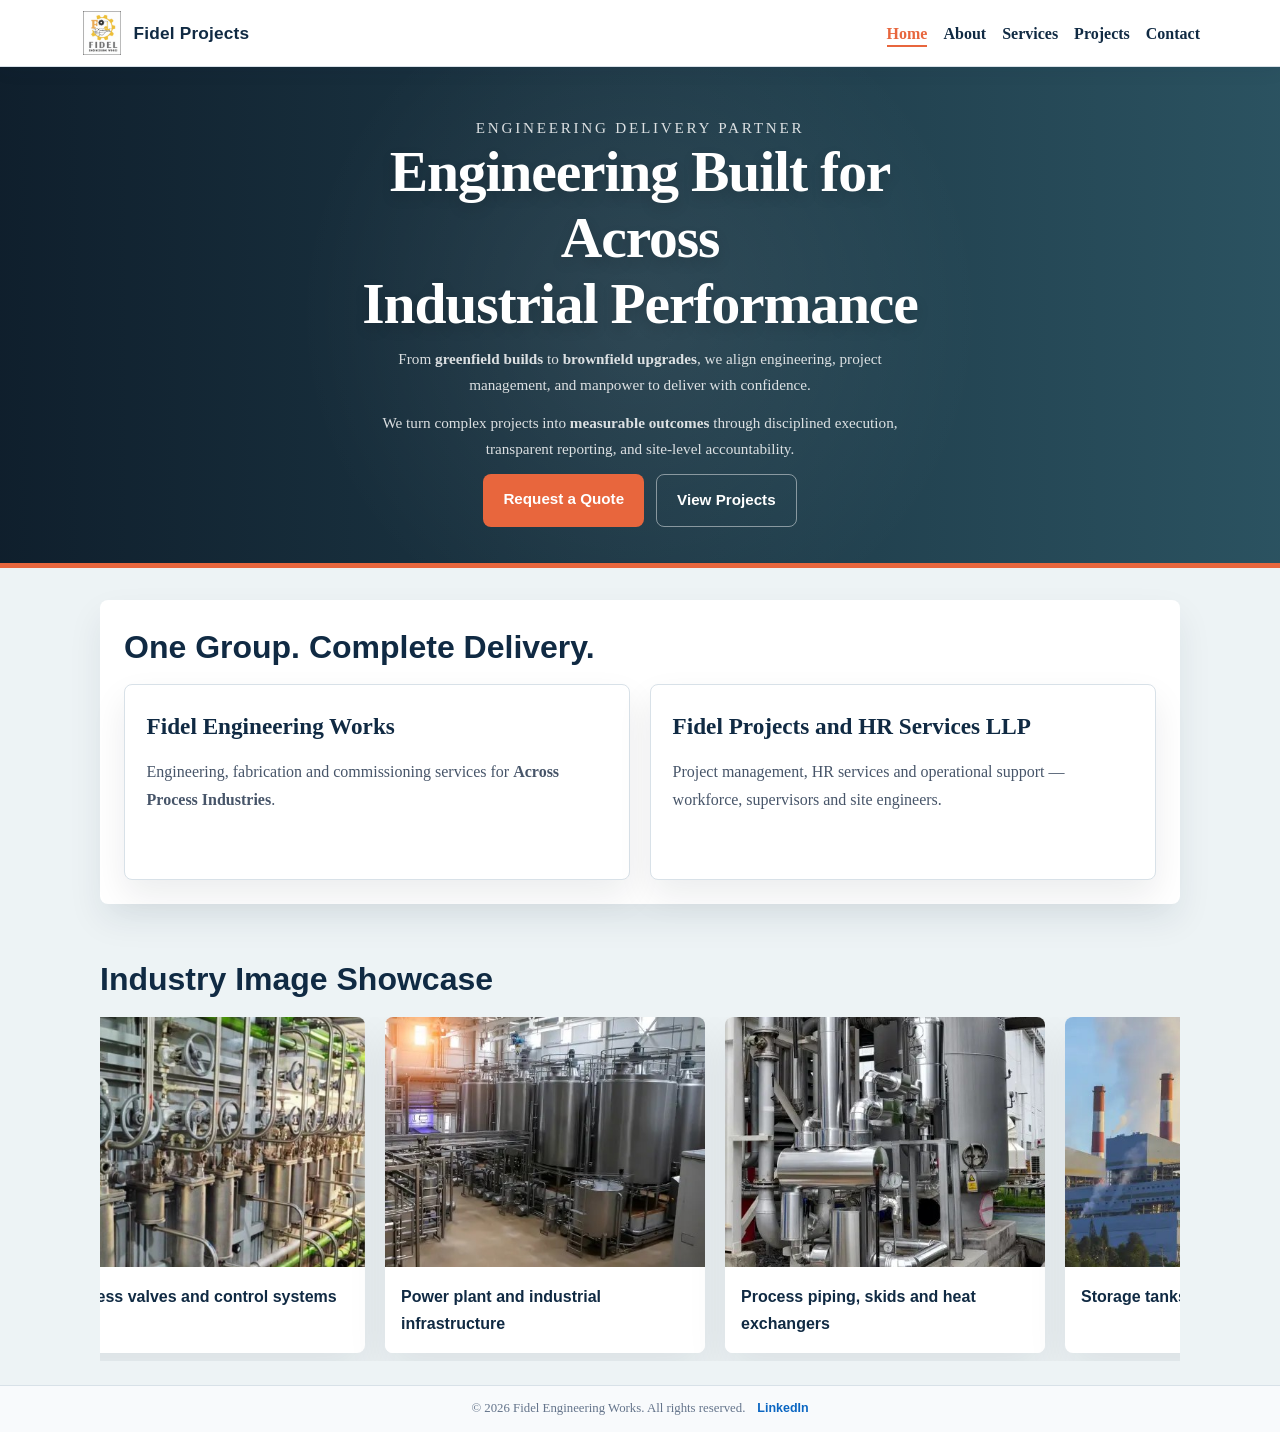
==== index.html @ cd881d47 "Initial commit: FidelWebsite project" ====
<!DOCTYPE html>
<html lang="en">
<head>
  <meta charset="UTF-8">
  <title>Fidel Projects</title>
  <meta name="viewport" content="width=device-width, initial-scale=1.0">
  <meta name="description" content="Fidel Projects delivers engineering, fabrication, project management and workforce support for process industries.">
  <link rel="canonical" href="https://fidel-projects.com/">
  <link rel="icon" type="image/png" href="assets/Logo.png">
  <link rel="stylesheet" href="style.css">
</head>
<body>
  <header class="site-header">
    <nav class="site-nav" aria-label="Primary navigation">
      <a class="logo" href="index.html#home">
        <img src="assets/Logo.png" alt="Fidel logo" class="logo-image">
        <span class="logo-name">Fidel Projects</span>
      </a>
      <ul class="nav-links">
        <li><a href="index.html#home">Home</a></li>
        <li><a href="about.html#about">About</a></li>
        <li><a href="services.html#services">Services</a></li>
        <li><a href="projects.html#projects">Projects</a></li>
        <li><a href="contact.html#contact">Contact</a></li>
      </ul>
    </nav>
  </header>

  <main>
    <section class="hero">
      <div class="hero-copy">
        <a id="home" class="scroll-anchor" aria-hidden="true"></a>
        <p class="eyebrow">Engineering delivery partner</p>
        <h1>
          <span>Engineering Built for</span>
          <span>Across</span>
          <span>Industrial Performance</span>
        </h1>
        <p>From <strong>greenfield builds</strong> to <strong>brownfield upgrades</strong>, we align engineering, project management, and manpower to deliver with confidence.</p>
        <p>We turn complex projects into <strong>measurable outcomes</strong> through disciplined execution, transparent reporting, and site-level accountability.</p>
        <p class="hero-cta">
          <a class="btn btn-primary" href="contact.html#contact">Request a Quote</a>
          <a class="btn btn-secondary" href="projects.html#projects">View Projects</a>
        </p>
      </div>
    </section>

    <section class="section brands">
      <div class="section-inner">
        <a id="brands" class="scroll-anchor" aria-hidden="true"></a>
        <h2>One Group. Complete Delivery.</h2>
        <div class="brand-highlight">
          <div class="brand-card">
            <h3>Fidel Engineering Works</h3>
            <p class="brand-intro">Engineering, fabrication and commissioning services for <strong>Across Process Industries</strong>.</p>
            <div class="brand-info">
              <p>see how we deliver faster turnarounds, tighter quality control, and turnkey site execution for heavy industry.</p>
            </div>
          </div>
          <div class="brand-card">
            <h3>Fidel Projects and HR Services LLP</h3>
            <p class="brand-intro">Project management, HR services and operational support — workforce, supervisors and site engineers.</p>
            <div class="brand-info">
              <p> discover how we deploy skilled teams and field leadership to keep projects moving and production on schedule.</p>
            </div>
          </div>
        </div>
      </div>
    </section>

    <section class="section industry">
      <div class="section-inner">
        <a id="industry" class="scroll-anchor" aria-hidden="true"></a>
        <h2>Industry Image Showcase</h2>
        <div class="industry-carousel-wrapper">
          <div class="industry-carousel" tabindex="0" aria-label="Industry image scroller">
              <article class="industry-card">
                  <img src="assets/industry-1.jpeg" alt="Process valves and control systems" />
                <div class="industry-caption">Process valves and control systems</div>
              </article>
              <article class="industry-card">
                <img src="assets/industry-2.jpeg" alt="Power plant and industrial chimneys" />
                <div class="industry-caption">Power plant and industrial infrastructure</div>
              </article>
              <article class="industry-card">
                <img src="assets/industry-3.jpeg" alt="Stainless steel process piping and skids" />
                <div class="industry-caption">Process piping, skids and heat exchangers</div>
              </article>
              <article class="industry-card">
                <img src="assets/industry-4.jpeg" alt="Large stainless storage tanks" />
                <div class="industry-caption">Storage tanks and plant interiors</div>
              </article>
            </div>
        </div>
      </div>
    </section>

    <!-- About and Services (kept commented for now) -->
    <section id="about" class="section about" aria-hidden="true" hidden>
      <div class="section-inner">
        <h2>Introduction</h2>
        <p>Fidel Engineering Works delivers complete industrial solutions for dairy, ethanol, sugar and pharmaceutical plants. Our team combines engineering design, fabrication, installation and commissioning in one trusted partner.</p>
        <div class="team-grid">
          <article class="team-member">
            <img src="assets/GirishKadam.jpeg" alt="Girish Kadam" class="team-photo">
            <h3>Girish Kadam</h3>
            <p>Managing Partner</p>
          </article>
          <article class="team-member">
            <img src="assets/Logo.png" alt="Ziya Ulhaq profile placeholder" class="team-photo">
            <h3>Ziya Ulhaq</h3>
            <p>Operations Lead</p>
          </article>
        </div>

        <div class="clients-grid">
          <img src="assets/Logo.png" alt="Client logo placeholder" class="client-logo">
          <img src="assets/Logo.png" alt="Client logo placeholder" class="client-logo">
          <img src="assets/Logo.png" alt="Client logo placeholder" class="client-logo">
          <img src="assets/Logo.png" alt="Client logo placeholder" class="client-logo">
        </div>
      </div>
    </section>

    <section id="services" class="section services" aria-hidden="true" hidden>
      <div class="section-inner">
        <h2>Our Services</h2>
        <div class="service-list">
          <article class="service">
            <img class="service-icon" src="assets/icon-fabrication.svg" alt="Fabrication icon">
            <h3>Fabrication & Installation</h3>
            <p>Precise fabrication of tanks, piping and process systems with reliable installation support.</p>
          </article>
          <article class="service">
            <img class="service-icon" src="assets/icon-project.svg" alt="Project icon">
            <h3>Turnkey Projects</h3>
            <p>End-to-end project execution from engineering to commissioning.</p>
          </article>
          <article class="service">
            <img class="service-icon" src="assets/icon-consulting.svg" alt="Consulting icon">
            <h3>Technical Consulting</h3>
            <p>Process consulting, plant layout advice, and operational performance planning.</p>
          </article>
        </div>
      </div>
    </section>

    <section class="section projects" aria-hidden="true" hidden>
      <div class="section-inner">
        <a id="projects" class="scroll-anchor" aria-hidden="true"></a>
        <h2>Featured Projects</h2>
        <div class="project-cards">
          <article class="project-card">
            <h3>Dairy Plant Upgrade</h3>
            <p>Upgraded processing systems for improved capacity and hygiene control.</p>
          </article>
          <article class="project-card">
            <h3>Ethanol Distillation Line</h3>
            <p>Delivered a complete distillation package with automated controls and robust safety systems.</p>
          </article>
          <article class="project-card">
            <h3>Pharma Process Facility</h3>
            <p>Designed and installed clean process piping for a pharmaceutical production line.</p>
          </article>
        </div>
      </div>
    </section>

  </main>

  <footer class="site-footer">
    <p>© 2026 Fidel Engineering Works. All rights reserved.</p>
    <a class="footer-linkedin" href="https://www.linkedin.com/company/fidel-engineering-works/" target="_blank" rel="noopener noreferrer">LinkedIn</a>
  </footer>

  <script src="script.js"></script>
</body>
</html>
---- style.css ----
:root {
  --header-offset: 100px;
}

* {
  box-sizing: border-box;
}

html {
  scroll-padding-top: calc(var(--header-offset) + 1px);
}

body {
  margin: 0;
  padding-top: var(--header-offset);
  min-height: 100vh;
  font-family: Inter, system-ui, -apple-system, BlinkMacSystemFont, "Segoe UI", sans-serif;
  background: #f1f5f9;
  color: #102a43;
  line-height: 1.7;
  display: flex;
  flex-direction: column;
}

a {
  color: #ff7f50;
  text-decoration: none;
  transition: color 0.2s ease;
}

a:hover,
a:focus {
  text-decoration: underline;
}

.site-header {
  background: #ffffff;
  border-bottom: 1px solid #e2e8f0;
  position: fixed;
  top: 0;
  left: 0;
  width: 100%;
  z-index: 10;
}

.site-nav {
  max-width: 1160px;
  margin: 0 auto;
  padding: 1rem 1.5rem;
  display: flex;
  align-items: center;
  justify-content: space-between;
  gap: 1rem;
}

main {
  position: relative;
  z-index: 1;
  flex: 1;
}

.logo {
  display: inline-flex;
  align-items: center;
  gap: 0.6rem;
  font-weight: 700;
  letter-spacing: 0;
  text-transform: none;
  color: #102a43;
}

.logo-name {
  display: flex;
  flex-direction: column;
  color: #102a43;
  font-family: "Trebuchet MS", sans-serif;
  font-size: 1.15rem;
  font-weight: 800;
  line-height: 1.1;
  letter-spacing: 0.01em;
}

.logo-text {
  display: flex;
  flex-direction: column;
  line-height: 1.1;
}

.logo-text span {
  font-size: 1.15rem;
}

.logo-text small {
  font-size: 0.8rem;
  font-weight: 500;
  letter-spacing: 0.05em;
  text-transform: none;
  color: #64748b;
}

.logo-image {
  width: 48px;
  height: 48px;
  object-fit: contain;
  border: 0;
  border-radius: 0;
  padding: 0;
  background: #ffffff;
}

.nav-links {
  list-style: none;
  display: flex;
  gap: 1.25rem;
  margin: 0;
  padding: 0;
}

.nav-links a {
  color: #102a43;
  font-weight: 600;
  transition: color 0.2s ease, border-bottom-color 0.2s ease;
}

.nav-links a:hover,
.nav-links a:focus,
.nav-links a.active {
  color: #ff7f50;
}

.nav-links a.active {
  border-bottom: 2px solid #ff7f50;
  padding-bottom: 0.2rem;
}

.hero {
  background: linear-gradient(135deg, #16284b 0%, #1f365c 42%, #27486c 100%);
  color: #ffffff;
  padding: 2.25rem 1.5rem 1.75rem;
  min-height: 30vh;
  text-align: center;
  position: relative;
  overflow: hidden;
}

.hero::after {
  content: '';
  position: absolute;
  left: 50%;
  top: 50%;
  width: 100%;
  height: 100%;
  transform: translate(-50%, -50%);
  background: radial-gradient(circle at center, rgba(255,255,255,0.08), transparent 50%);
  pointer-events: none;
}

.hero-copy {
  max-width: 700px;
  margin: 0 auto;
  position: relative;
  z-index: 1;
}

.hero-cta {
  margin-top: 1rem;
  display: flex;
  gap: 0.75rem;
  justify-content: center;
}

.btn {
  display: inline-block;
  padding: 0.75rem 1.25rem;
  border-radius: 999px;
  font-weight: 700;
  text-decoration: none;
}
.btn-primary {
  background: #ff7f50;
  color: #fff;
}
.btn-secondary {
  background: rgba(255,255,255,0.08);
  color: #fff;
  border: 1px solid rgba(255,255,255,0.12);
}

.eyebrow {
  text-transform: uppercase;
  letter-spacing: 0.18em;
  font-size: 0.76rem;
  color: #b6c8e2;
  margin-bottom: 0.75rem;
}

.hero h1 {
  margin: 0 auto;
  font-size: clamp(1.85rem, 3.8vw, 2.4rem);
  line-height: 1.14;
  letter-spacing: -0.02em;
  text-shadow: 0 6px 14px rgba(0, 0, 0, 0.14);
  font-weight: 800;
  display: inline-flex;
  flex-direction: column;
  text-align: center;
}

.hero h1 span {
  display: block;
  margin-bottom: 0.3rem;
}

.hero h1 span:first-child {
  white-space: nowrap;
}

@media (max-width: 720px) {
  .hero h1 span:first-child {
    white-space: normal;
  }
}

.hero h1 span:last-child {
  margin-bottom: 0;
}

.hero p {
  max-width: 560px;
  margin: 0.75rem auto 0;
  font-size: 0.95rem;
  color: rgba(255,255,255,0.92);
  line-height: 1.72;
}

.brand-line {
  max-width: 700px;
  margin: 1rem auto 0;
  color: #e2e8f0;
  font-size: 0.95rem;
}


.section {
  padding: 2rem 1.25rem;
  scroll-margin-top: var(--header-offset);
}

.section h2 {
  scroll-margin-top: calc(var(--header-offset) - 8px);
  margin-bottom: 0.5rem;
}


/* Explicit invisible anchor element used before headings as a reliable fragment target */
.scroll-anchor {
  display: block;
  height: var(--header-offset);
  margin-top: calc(-1 * var(--header-offset));
  visibility: hidden;
  pointer-events: none;
}
.section-inner {
  max-width: 1080px;
  margin: 0 auto;
}

/* Ensure section content is positioned below the fixed header */
.section-inner {
  padding-top: calc(var(--header-offset) - 8px);
}

.section h2 {
  font-size: 2rem;
  margin-bottom: 0.85rem;
  color: #102a43;
}

.brands {
  background: transparent;
  margin-top: 0.5rem;
  padding-top: 1rem;
  position: relative;
  z-index: 1;
}

.brand-highlight {
  display: grid;
  grid-template-columns: repeat(2, minmax(300px, 1fr));
  gap: 1.25rem;
  margin-top: 0;
}

.brands .section-inner {
  background: #ffffff;
  border-radius: 24px;
  padding: 1.25rem 1.5rem 1.5rem;
  box-shadow: 0 20px 40px rgba(15, 23, 42, 0.08);
}

@media (max-width: 820px) {
  .brands {
    margin-top: 0;
    padding-top: 1.75rem;
  }

  .brands .section-inner {
    padding: 1.5rem 1.25rem 1rem;
  }

  .brand-highlight {
    display: flex;
    overflow-x: auto;
    gap: 1rem;
    padding-bottom: 0.5rem;
    scroll-snap-type: x mandatory;
    -webkit-overflow-scrolling: touch;
  }

  .brand-highlight::-webkit-scrollbar {
    display: none;
  }

  .brand-card {
    min-width: 300px;
    flex: 0 0 auto;
    scroll-snap-align: start;
  }
}

.brands::before {
  content: '';
  position: absolute;
  top: 0;
  left: 0;
  width: 100%;
  height: 2rem;
  background: transparent;
}

.industry-carousel-wrapper {
  overflow: hidden;
  position: relative;
}

.industry-carousel {
  display: flex;
  gap: 1rem;
  overflow-x: scroll;
  flex-wrap: nowrap;
  width: 100%;
  padding-bottom: 0.5rem;
  scroll-snap-type: none;
  -webkit-overflow-scrolling: touch;
  scrollbar-width: none;
  -ms-overflow-style: none;
}

.industry-carousel:focus-visible {
  outline: 2px solid #e8663d;
  outline-offset: 4px;
}

.industry-carousel::-webkit-scrollbar {
  display: none;
}

.industry-card {
  background: #ffffff;
  border-radius: 22px;
  overflow: hidden;
  box-shadow: 0 18px 40px rgba(15, 23, 42, 0.08);
  min-width: 320px;
  flex: 0 0 320px;
  scroll-snap-align: start;
}

.industry-card img {
  display: block;
  width: 100%;
  height: 240px;
  object-fit: cover;
}

.industry-caption {
  padding: 1rem;
  font-weight: 600;
  color: #102a43;
  background: #f8fafc;
}

@media (max-width: 1100px) {
  .industry-carousel {
    grid-template-columns: repeat(3, minmax(220px, 1fr));
  }
}

@media (max-width: 720px) {
  .industry-carousel {
    grid-template-columns: repeat(1, minmax(0, 1fr));
  }
}

.brand-card {
  background: #ffffff;
  border: 1px solid rgba(226,232,240,0.8);
  border-radius: 22px;
  padding: 1.9rem 1.5rem;
  box-shadow: 0 16px 35px rgba(15, 23, 42, 0.08);
  transition: transform 0.25s ease, box-shadow 0.25s ease, border-color 0.25s ease;
}

.brand-card:hover {
  transform: translateY(-8px);
  box-shadow: 0 28px 55px rgba(15, 23, 42, 0.15);
  border-color: #ff7f50;
}

.brand-card h3 {
  margin: 0 0 0.75rem;
  font-size: 1.45rem;
  color: #102a43;
}

.brand-intro {
  margin: 0 0 1rem;
  color: #64748b;
}

.brand-info {
  margin-top: 0.75rem;
  background: #f8fafc;
  border: 1px solid rgba(226,232,240,0.9);
  border-radius: 16px;
  padding: 1rem 1rem 0.9rem;
  color: #334155;
  opacity: 0;
  max-height: 0;
  overflow: hidden;
  transition: opacity 0.25s ease, max-height 0.25s ease;
}

.brand-card:hover .brand-info,
.brand-card:focus-within .brand-info {
  opacity: 1;
  max-height: 200px;
}

.brand-card p {
  margin: 0;
  color: #475569;
}

.about p,
.contact p {
  max-width: 720px;
  margin: 0 auto;
  color: #475569;
}

.service-list,
.project-cards {
  display: grid;
  grid-template-columns: repeat(3, minmax(220px, 1fr));
  gap: 1.5rem;
  margin-top: 2rem;
}

.service,
.project-card {
  background: #ffffff;
  border-radius: 18px;
  padding: 2rem;
  box-shadow: 0 18px 45px rgba(15, 23, 42, 0.08);
  transition: transform 0.25s ease, box-shadow 0.25s ease;
}

.service:hover,
.project-card:hover {
  transform: translateY(-6px);
  box-shadow: 0 24px 55px rgba(15, 23, 42, 0.12);
}

.detail-trigger {
  cursor: pointer;
}

.detail-trigger:focus-visible {
  outline: 3px solid var(--signal);
  outline-offset: 4px;
}

.detail-modal[hidden] {
  display: none;
}

.detail-modal {
  position: fixed;
  inset: 0;
  z-index: 100;
  display: grid;
  place-items: center;
  padding: 1.25rem;
  background: rgba(8, 24, 38, 0.72);
}

.detail-modal-panel {
  position: relative;
  width: min(900px, 100%);
  max-height: min(620px, calc(100vh - 2.5rem));
  overflow: auto;
  background: var(--paper);
  border-top: 5px solid var(--signal);
  border-radius: 8px;
  box-shadow: 0 24px 70px rgba(8, 24, 38, 0.3);
}

.detail-modal-close {
  position: absolute;
  top: 0.7rem;
  right: 0.7rem;
  z-index: 1;
  width: 2.2rem;
  height: 2.2rem;
  border: 0;
  border-radius: 50%;
  background: rgba(255, 255, 255, 0.92);
  color: var(--ink);
  font-size: 1.6rem;
  line-height: 1;
  cursor: pointer;
}

.detail-modal-content {
  display: grid;
  grid-template-columns: minmax(260px, 42%) 1fr;
  min-height: 360px;
}

.detail-modal-media {
  background: #dfe8ec;
}

.detail-modal-media img {
  display: block;
  width: 100%;
  height: 100%;
  min-height: 360px;
  object-fit: cover;
}

.detail-modal-copy {
  padding: 3.5rem 2.25rem 2.25rem;
}

.detail-modal-label {
  margin: 0 0 0.75rem;
  color: var(--signal);
  font-family: "Trebuchet MS", sans-serif;
  font-size: 0.75rem;
  font-weight: 700;
  letter-spacing: 0.12em;
  text-transform: uppercase;
}

.detail-modal-copy h2 {
  margin: 0 0 1rem;
  color: var(--ink);
  font-family: "Trebuchet MS", sans-serif;
  font-size: clamp(1.45rem, 3vw, 2rem);
}

.detail-modal-sections {
  display: grid;
  gap: 0.45rem;
}

.detail-modal-sections h3 {
  margin: 0.85rem 0 0;
  color: var(--ink);
  font-family: "Trebuchet MS", sans-serif;
  font-size: 0.95rem;
}

.detail-modal-sections h3:first-child {
  margin-top: 0;
}

.detail-modal-sections p {
  margin: 0;
  color: var(--muted-ink);
  line-height: 1.8;
}

.modal-open {
  overflow: hidden;
}

@media (max-width: 640px) {
  .detail-modal-content {
    grid-template-columns: 1fr;
  }

  .detail-modal-media img {
    min-height: 210px;
    max-height: 240px;
  }

  .detail-modal-copy {
    padding: 1.5rem;
  }
}

.service-icon {
  display: block;
  width: 60px;
  height: 60px;
  object-fit: contain;
  margin: 0 auto 1.25rem;
}

.service h3,
.project-card h3 {
  margin: 0 0 0.75rem;
  font-size: 1.2rem;
}

.service p,
.project-card p {
  margin: 0;
  color: #475569;
}

.contact-form {
  margin-top: 2rem;
  display: grid;
  gap: 1rem;
  max-width: 640px;
}

.contact-form label {
  font-weight: 600;
  color: #102a43;
}

.recipient-choice {
  display: grid;
  grid-template-columns: repeat(2, minmax(0, 1fr));
  gap: 0.35rem 0.7rem;
  margin: 0;
  padding: 0;
  border: 0;
}

.recipient-choice legend {
  grid-column: 1 / -1;
  margin-bottom: 0;
  color: #102a43;
  font-weight: 600;
}

.recipient-card {
  display: flex;
  align-items: center;
  gap: 0.25rem;
  padding: 0.1rem 0;
  border: 0;
  border-radius: 0;
  cursor: pointer;
  font-weight: 400;
  min-width: 0;
}

.recipient-card input {
  flex: 0 0 auto;
  margin-top: 0.25rem;
  accent-color: var(--signal);
  width: 1rem;
  height: 1rem;
}

.recipient-card strong {
  color: var(--ink);
  line-height: 1.35;
  font-size: 0.82rem;
  white-space: nowrap;
}

.contact-form input,
.contact-form textarea {
  width: 100%;
  padding: 1rem 1.1rem;
  border: 1px solid #cbd5e1;
  border-radius: 14px;
  font: inherit;
}

.contact-form .recipient-card input {
  width: 1rem;
  height: 1rem;
  flex: 0 0 1rem;
  margin: 0;
  padding: 0;
}

.contact-form button {
  width: max-content;
  padding: 1rem 1.75rem;
  border: none;
  border-radius: 999px;
  background: #102a43;
  color: #ffffff;
  cursor: pointer;
  transition: background 0.2s ease, transform 0.2s ease;
}

.contact-form button:hover,
.contact-form button:focus {
  background: #1e3a8a;
  transform: translateY(-1px);
}

.contact-result {
  min-height: 1.2rem;
  margin: 0;
  color: #16a34a;
  font-weight: 600;
}

/* Contact layout: addresses side-by-side on wide screens, form below them; stacked on small screens */
.contact-grid {
  display: grid;
  grid-template-columns: 1fr;
  gap: 1.5rem;
  align-items: start;
}

.contact-addresses {
  display: grid;
  grid-template-columns: repeat(2, minmax(0, 1fr));
  gap: 1rem;
}

.contact-addresses .company {
  background: #ffffff;
  border-radius: 12px;
  padding: 1.15rem 1.25rem;
  border: 1px solid rgba(203,213,225,0.6);
  box-shadow: 0 8px 20px rgba(15,23,42,0.04);
}

.contact-addresses address {
  font-style: normal;
  color: #475569;
  line-height: 1.45;
}

.contact-form-wrap {
  padding-top: 0.25rem;
}

@media (max-width: 900px) {
  .recipient-choice {
    grid-template-columns: 1fr;
  }

  .contact-addresses {
    grid-template-columns: 1fr;
  }

  .contact-addresses .company {
    padding: 0.9rem 1rem;
  }

  .contact-grid {
    gap: 1rem;
  }
}

.site-footer {
  position: static;
  flex-shrink: 0;
  padding: 0.75rem 1.25rem;
  display: flex;
  align-items: center;
  justify-content: center;
  gap: 0.75rem;
  flex-wrap: wrap;
  text-align: center;
  background: #f8fafc;
  color: #64748b;
  font-size: 0.8rem;
  border-top: 1px solid var(--line);
}

.site-footer p {
  margin: 0;
}

.footer-linkedin {
  display: inline-block;
  margin-top: 0;
  color: #0a66c2;
  font-family: "Trebuchet MS", sans-serif;
  font-size: 0.78rem;
  font-weight: 700;
}

@media (max-width: 900px) {
  .service-list,
  .project-cards,
  .brand-highlight {
    grid-template-columns: 1fr;
  }

  .hero {
    padding: 3rem 1.5rem 1.5rem;
    min-height: auto;
  }

  .hero h1 {
    font-size: clamp(2.2rem, 5.5vw, 2.8rem);
  }

  .brand-card {
    padding: 1.75rem;
  }
}

@media (max-width: 680px) {
  .site-nav {
    flex-direction: column;
    align-items: flex-start;
    gap: 0.75rem;
  }

  .nav-links {
    flex-wrap: wrap;
    gap: 0.9rem;
  }

  .hero {
    min-height: auto;
    padding: 3.25rem 1.25rem 1.5rem;
  }

  .hero-copy {
    max-width: 100%;
    padding: 0 0.25rem;
  }

  .hero h1 {
    font-size: clamp(1.9rem, 5vw, 2.4rem);
    line-height: 1.16;
  }

  .hero p {
    margin: 1rem auto 0;
    font-size: 0.94rem;
    padding: 0 0.5rem;
  }

  .brands {
    padding-top: 1.25rem;
  }

  .brands .section-inner {
    padding: 1.5rem 1.25rem 1.25rem;
  }

  .brand-card {
    padding: 1.75rem 1.5rem;
  }

  .service-list,
  .project-cards {
    grid-template-columns: 1fr;
  }
}

@media (max-width: 520px) {
  .hero {
    padding: 3rem 1rem 1.25rem;
  }

  .hero h1 {
    font-size: 2.15rem;
  }

  .hero p {
    font-size: 0.92rem;
  }

  .site-nav {
    padding: 1rem 1rem;
  }

  .nav-links {
    gap: 0.8rem;
  }
}

/* Team and Clients */
.team-grid {
  display: grid;
  grid-template-columns: repeat(3, minmax(0, 1fr));
  gap: 1rem;
  margin-top: 1rem;
}

.team-member {
  text-align: center;
  background: #ffffff;
  padding: 1rem;
  border-radius: 12px;
  border: 1px solid rgba(203,213,225,0.5);
}

.team-photo {
  width: 84px;
  height: 84px;
  object-fit: cover;
  border-radius: 50%;
  display: block;
  margin: 0 auto 0.75rem;
}

.clients-grid {
  display: grid;
  grid-template-columns: repeat(4, minmax(0, 1fr));
  gap: 1rem;
  align-items: center;
  margin-top: 1.25rem;
}

.client-logo {
  background: #ffffff;
  padding: 0.75rem;
  border-radius: 10px;
  border: 1px solid rgba(203,213,225,0.5);
  width: 100%;
  height: 56px;
  object-fit: contain;
}

@media (max-width: 900px) {
  .team-grid {
    grid-template-columns: repeat(2, minmax(0, 1fr));
  }

  .clients-grid {
    grid-template-columns: repeat(3, minmax(0, 1fr));
  }
}

@media (max-width: 520px) {
  .team-grid {
    grid-template-columns: 1fr;
  }

  .clients-grid {
    grid-template-columns: repeat(2, minmax(0, 1fr));
  }
}

/* International engineering visual system */
:root {
  --ink: #102a43;
  --muted-ink: #526579;
  --signal: #e8663d;
  --line: #d8e1e8;
  --paper: #ffffff;
  --wash: #edf3f5;
}

body {
  font-family: Georgia, "Times New Roman", serif;
  background: var(--wash);
  color: var(--ink);
}

.site-header {
  background: rgba(255, 255, 255, 0.96);
  border-bottom-color: var(--line);
  box-shadow: 0 4px 18px rgba(16, 42, 67, 0.06);
}

.logo,
.nav-links a,
.section h2,
.brand-card h3,
.industry-caption,
.contact-addresses .company h3,
.team-member h3 {
  color: var(--ink);
}

.logo {
  font-family: "Trebuchet MS", sans-serif;
  letter-spacing: 0.06em;
}

.nav-links a.active,
.nav-links a:hover,
.nav-links a:focus {
  color: var(--signal);
}

.nav-links a.active {
  border-bottom-color: var(--signal);
}

.hero {
  background:
    linear-gradient(90deg, rgba(8, 24, 38, 0.97), rgba(16, 60, 76, 0.88)),
    repeating-linear-gradient(135deg, transparent 0 24px, rgba(255, 255, 255, 0.035) 25px 26px);
  padding-top: 3.5rem;
  padding-bottom: 3.5rem;
  border-bottom: 5px solid var(--signal);
}

.hero h1 {
  font-family: Georgia, "Times New Roman", serif;
  font-size: clamp(2.2rem, 4.5vw, 4rem);
  line-height: 1.06;
}

.hero p {
  color: rgba(255, 255, 255, 0.84);
}

.eyebrow {
  color: #f2b39f;
}

.btn {
  border-radius: 8px;
  font-family: "Trebuchet MS", sans-serif;
}

.btn-primary {
  background: var(--signal);
}

.btn-secondary {
  background: transparent;
  border-color: rgba(255, 255, 255, 0.46);
}

.section h2 {
  font-family: "Trebuchet MS", sans-serif;
  font-size: clamp(1.55rem, 2.5vw, 2.15rem);
  letter-spacing: 0;
}

.brands .section-inner,
.brand-card,
.industry-card,
.team-member,
.contact-addresses .company {
  border-radius: 8px;
  border-color: var(--line);
}

.brands .section-inner {
  box-shadow: 0 16px 34px rgba(16, 42, 67, 0.08);
}

.brand-card:hover {
  border-color: var(--signal);
}

.industry-carousel {
  gap: 1.25rem;
}

.industry-card img {
  height: 250px;
}

.industry-caption {
  font-family: "Trebuchet MS", sans-serif;
  background: var(--paper);
}

@media (prefers-reduced-motion: reduce) {
  *,
  *::before,
  *::after {
    scroll-behavior: auto !important;
    transition-duration: 0.01ms !important;
  }
}

/* Compact final layout pass */
.site-nav {
  padding: 0.7rem 1.25rem;
}

.logo-image {
  width: 44px;
  height: 44px;
}

.logo-name {
  font-size: 1.08rem;
}

.nav-links {
  gap: 1rem;
}

.section {
  padding: 1.5rem 1.25rem;
}

.section-inner {
  padding-top: 0;
}

.section h2 {
  margin-top: 0;
  margin-bottom: 0.65rem;
}

.hero {
  padding-top: 2.25rem;
  padding-bottom: 2.25rem;
}

.brand-card,
.service,
.project-card {
  padding: 1.35rem;
}

.service-list,
.project-cards {
  gap: 1rem;
  margin-top: 1rem;
}

.contact-form {
  margin-top: 1rem;
  gap: 0.7rem;
}

.contact-form input,
.contact-form textarea {
  padding: 0.75rem 0.9rem;
}

.contact-form button {
  padding: 0.75rem 1.35rem;
}

@media (max-width: 680px) {
  .site-nav {
    padding: 0.65rem 1rem;
  }

  .section {
    padding: 1.25rem 1rem;
  }

  .hero {
    padding-top: 1.75rem;
    padding-bottom: 1.75rem;
  }
}
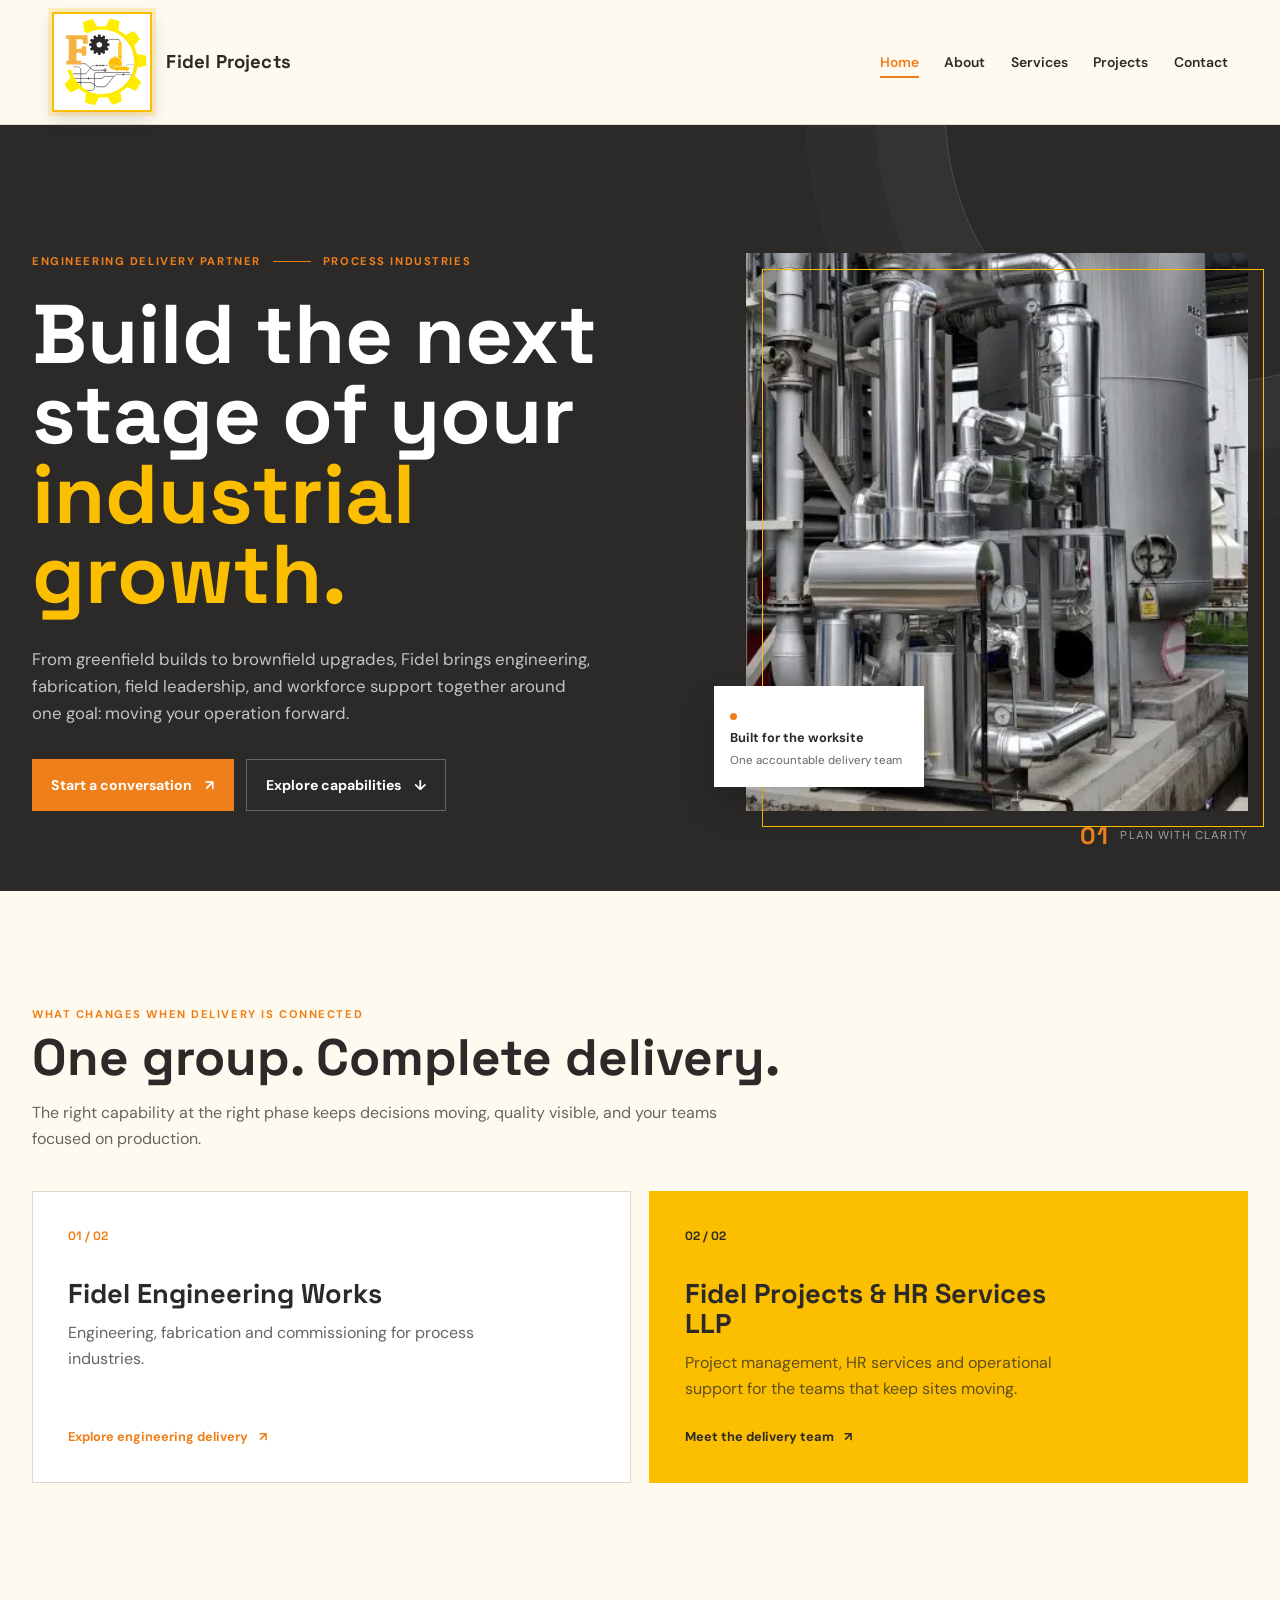
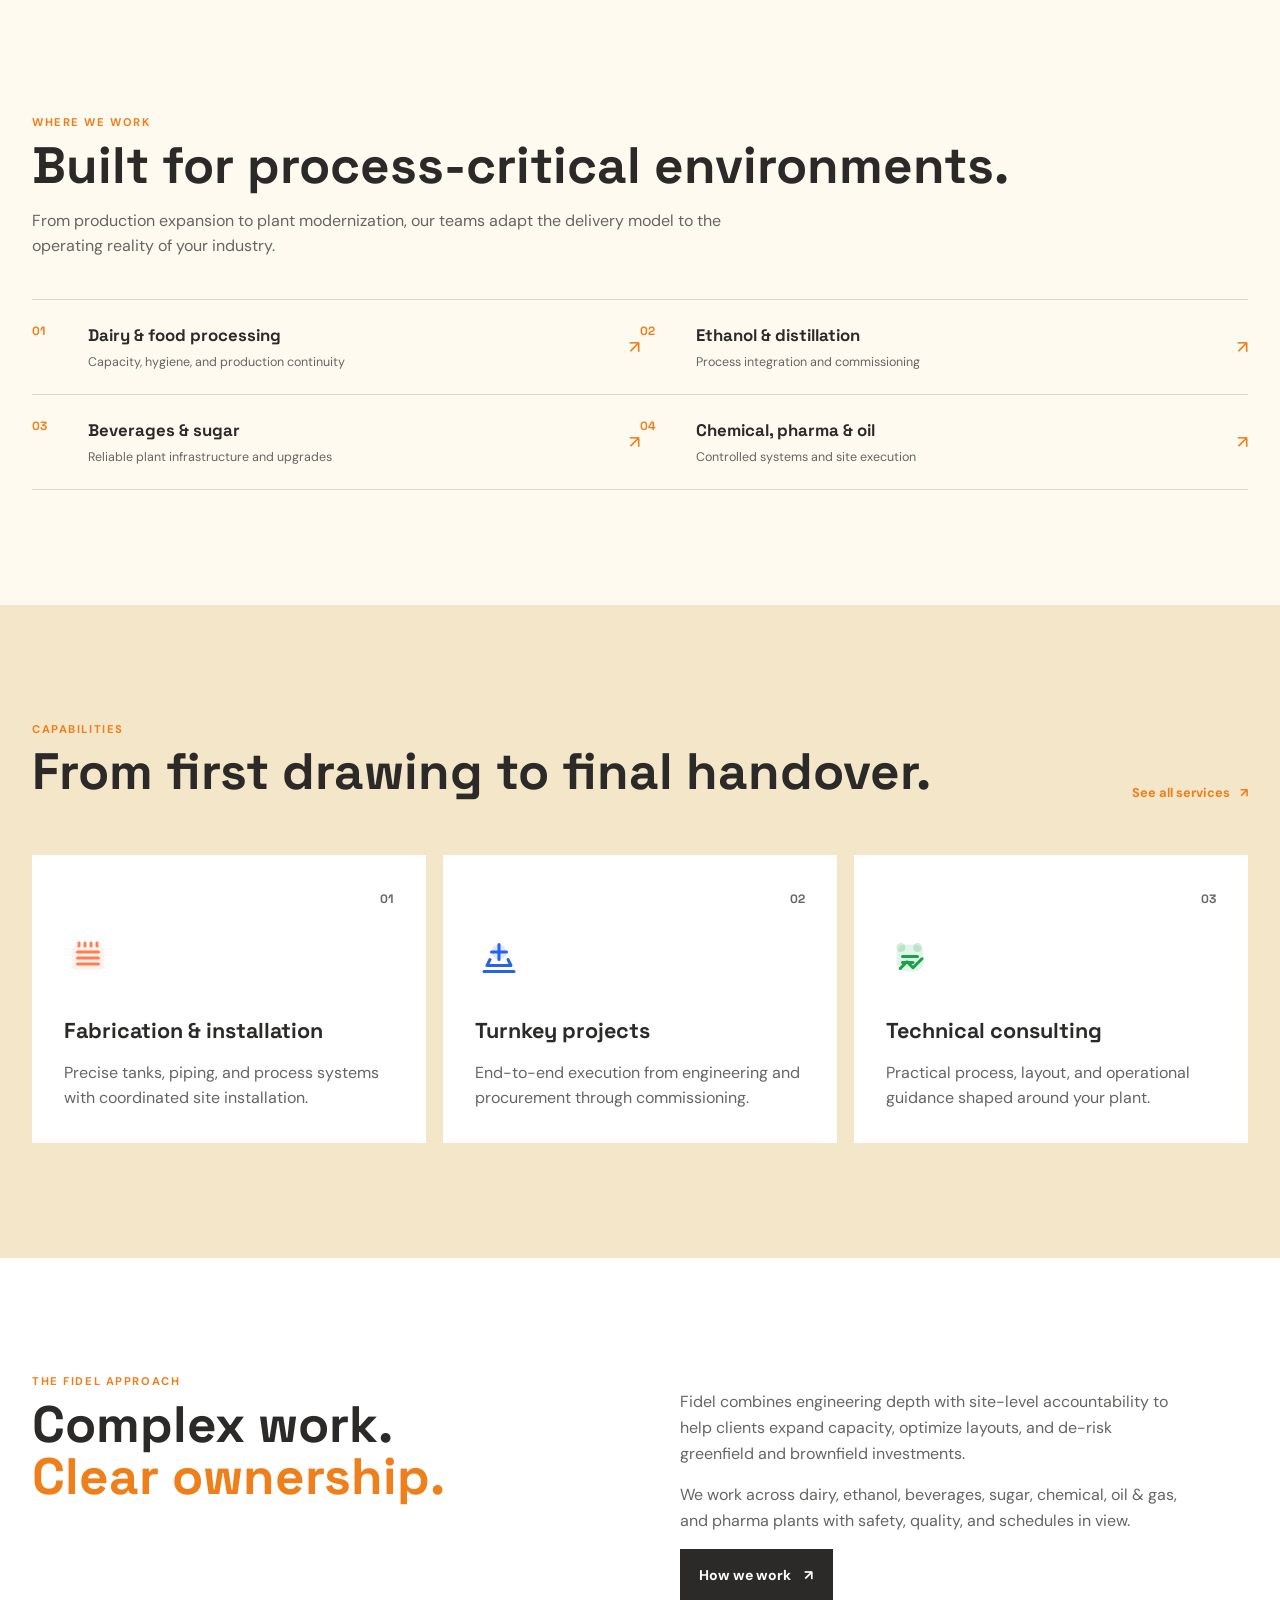
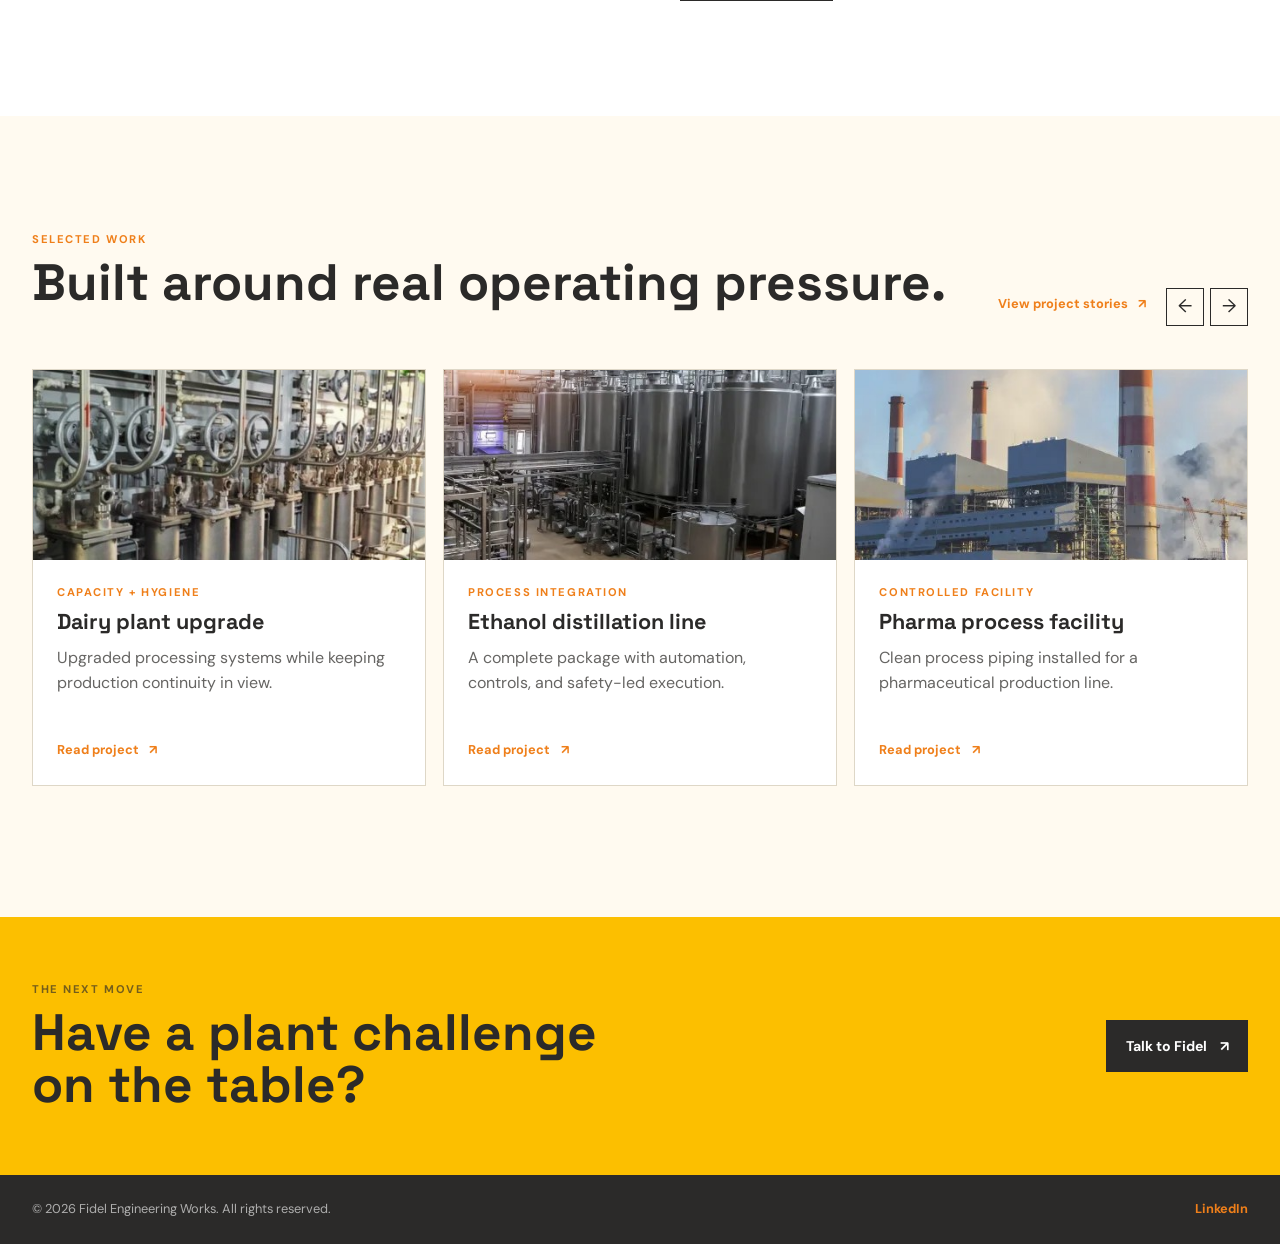
==== commit 3557a5b8: "Prepare Fidel website for launch" ====
--- a/index.html
+++ b/index.html
@@ -2,177 +2,56 @@
 <html lang="en">
 <head>
   <meta charset="UTF-8">
-  <title>Fidel Projects</title>
+  <title>Fidel Projects | Industrial Delivery That Moves You Forward</title>
   <meta name="viewport" content="width=device-width, initial-scale=1.0">
-  <meta name="description" content="Fidel Projects delivers engineering, fabrication, project management and workforce support for process industries.">
+  <meta name="description" content="Fidel Projects combines engineering, fabrication, project management and workforce support to help process industries deliver with confidence.">
+  <meta name="theme-color" content="#2b2a29">
+  <meta property="og:type" content="website">
+  <meta property="og:title" content="Fidel Projects | Industrial Delivery That Moves You Forward">
+  <meta property="og:description" content="Integrated engineering, fabrication, project management and workforce support for process industries.">
+  <meta property="og:url" content="https://fidel-projects.com/">
+  <meta property="og:image" content="https://fidel-projects.com/assets/industry-3.jpeg">
+  <meta name="twitter:card" content="summary_large_image">
+  <meta name="twitter:title" content="Fidel Projects | Industrial Delivery That Moves You Forward">
+  <meta name="twitter:description" content="Integrated engineering, fabrication, project management and workforce support for process industries.">
+  <meta name="twitter:image" content="https://fidel-projects.com/assets/industry-3.jpeg">
   <link rel="canonical" href="https://fidel-projects.com/">
-  <link rel="icon" type="image/png" href="assets/Logo.png">
+  <link rel="icon" type="image/svg+xml" href="assets/Logo.svg">
   <link rel="stylesheet" href="style.css">
+  <script type="application/ld+json">
+    {
+      "@context": "https://schema.org",
+      "@type": "Organization",
+      "name": "Fidel Projects",
+      "url": "https://fidel-projects.com/",
+      "logo": "https://fidel-projects.com/assets/Logo.svg",
+      "sameAs": ["https://www.linkedin.com/company/fidel-engineering-works/"]
+    }
+  </script>
 </head>
 <body>
   <header class="site-header">
     <nav class="site-nav" aria-label="Primary navigation">
-      <a class="logo" href="index.html#home">
-        <img src="assets/Logo.png" alt="Fidel logo" class="logo-image">
-        <span class="logo-name">Fidel Projects</span>
-      </a>
-      <ul class="nav-links">
-        <li><a href="index.html#home">Home</a></li>
-        <li><a href="about.html#about">About</a></li>
-        <li><a href="services.html#services">Services</a></li>
-        <li><a href="projects.html#projects">Projects</a></li>
-        <li><a href="contact.html#contact">Contact</a></li>
+      <a class="logo" href="index.html#home"><img src="assets/Logo.svg" alt="Fidel Engineering Works logo" class="logo-image"><span class="logo-name">Fidel Projects</span></a>
+      <button class="menu-toggle" type="button" aria-expanded="false" aria-controls="primary-menu" aria-label="Open navigation menu"><span></span><span></span><span></span></button>
+      <ul class="nav-links" id="primary-menu">
+        <li><a href="index.html#home">Home</a></li><li><a href="about.html#about">About</a></li><li><a href="services.html#services">Services</a></li><li><a href="projects.html#projects">Projects</a></li><li><a href="contact.html#contact">Contact</a></li>
       </ul>
     </nav>
   </header>
-
   <main>
-    <section class="hero">
-      <div class="hero-copy">
-        <a id="home" class="scroll-anchor" aria-hidden="true"></a>
-        <p class="eyebrow">Engineering delivery partner</p>
-        <h1>
-          <span>Engineering Built for</span>
-          <span>Across</span>
-          <span>Industrial Performance</span>
-        </h1>
-        <p>From <strong>greenfield builds</strong> to <strong>brownfield upgrades</strong>, we align engineering, project management, and manpower to deliver with confidence.</p>
-        <p>We turn complex projects into <strong>measurable outcomes</strong> through disciplined execution, transparent reporting, and site-level accountability.</p>
-        <p class="hero-cta">
-          <a class="btn btn-primary" href="contact.html#contact">Request a Quote</a>
-          <a class="btn btn-secondary" href="projects.html#projects">View Projects</a>
-        </p>
-      </div>
+    <section class="hero" id="home">
+      <div class="hero-copy"><p class="eyebrow">Engineering delivery partner <span class="eyebrow-rule"></span> Process industries</p><h1><span>Build the next</span><span>stage of your</span><span class="hero-accent">industrial growth.</span></h1><p class="hero-lead">From greenfield builds to brownfield upgrades, Fidel brings engineering, fabrication, field leadership, and workforce support together around one goal: moving your operation forward.</p><p class="hero-cta"><a class="btn btn-primary" href="contact.html#contact">Start a conversation <span aria-hidden="true">↗</span></a><a class="btn btn-secondary" href="#services">Explore capabilities <span aria-hidden="true">↓</span></a></p></div>
+      <div class="hero-visual" aria-label="Industrial process piping and plant equipment"><img src="assets/industry-3.jpeg" alt="Stainless steel process piping and skids in an industrial facility"><div class="hero-note"><span class="status-dot"></span><strong>Built for the worksite</strong><small>One accountable delivery team</small></div></div><div class="hero-metric"><strong>01</strong><span>Plan with clarity</span></div>
     </section>
-
-    <section class="section brands">
-      <div class="section-inner">
-        <a id="brands" class="scroll-anchor" aria-hidden="true"></a>
-        <h2>One Group. Complete Delivery.</h2>
-        <div class="brand-highlight">
-          <div class="brand-card">
-            <h3>Fidel Engineering Works</h3>
-            <p class="brand-intro">Engineering, fabrication and commissioning services for <strong>Across Process Industries</strong>.</p>
-            <div class="brand-info">
-              <p>see how we deliver faster turnarounds, tighter quality control, and turnkey site execution for heavy industry.</p>
-            </div>
-          </div>
-          <div class="brand-card">
-            <h3>Fidel Projects and HR Services LLP</h3>
-            <p class="brand-intro">Project management, HR services and operational support — workforce, supervisors and site engineers.</p>
-            <div class="brand-info">
-              <p> discover how we deploy skilled teams and field leadership to keep projects moving and production on schedule.</p>
-            </div>
-          </div>
-        </div>
-      </div>
-    </section>
-
-    <section class="section industry">
-      <div class="section-inner">
-        <a id="industry" class="scroll-anchor" aria-hidden="true"></a>
-        <h2>Industry Image Showcase</h2>
-        <div class="industry-carousel-wrapper">
-          <div class="industry-carousel" tabindex="0" aria-label="Industry image scroller">
-              <article class="industry-card">
-                  <img src="assets/industry-1.jpeg" alt="Process valves and control systems" />
-                <div class="industry-caption">Process valves and control systems</div>
-              </article>
-              <article class="industry-card">
-                <img src="assets/industry-2.jpeg" alt="Power plant and industrial chimneys" />
-                <div class="industry-caption">Power plant and industrial infrastructure</div>
-              </article>
-              <article class="industry-card">
-                <img src="assets/industry-3.jpeg" alt="Stainless steel process piping and skids" />
-                <div class="industry-caption">Process piping, skids and heat exchangers</div>
-              </article>
-              <article class="industry-card">
-                <img src="assets/industry-4.jpeg" alt="Large stainless storage tanks" />
-                <div class="industry-caption">Storage tanks and plant interiors</div>
-              </article>
-            </div>
-        </div>
-      </div>
-    </section>
-
-    <!-- About and Services (kept commented for now) -->
-    <section id="about" class="section about" aria-hidden="true" hidden>
-      <div class="section-inner">
-        <h2>Introduction</h2>
-        <p>Fidel Engineering Works delivers complete industrial solutions for dairy, ethanol, sugar and pharmaceutical plants. Our team combines engineering design, fabrication, installation and commissioning in one trusted partner.</p>
-        <div class="team-grid">
-          <article class="team-member">
-            <img src="assets/GirishKadam.jpeg" alt="Girish Kadam" class="team-photo">
-            <h3>Girish Kadam</h3>
-            <p>Managing Partner</p>
-          </article>
-          <article class="team-member">
-            <img src="assets/Logo.png" alt="Ziya Ulhaq profile placeholder" class="team-photo">
-            <h3>Ziya Ulhaq</h3>
-            <p>Operations Lead</p>
-          </article>
-        </div>
-
-        <div class="clients-grid">
-          <img src="assets/Logo.png" alt="Client logo placeholder" class="client-logo">
-          <img src="assets/Logo.png" alt="Client logo placeholder" class="client-logo">
-          <img src="assets/Logo.png" alt="Client logo placeholder" class="client-logo">
-          <img src="assets/Logo.png" alt="Client logo placeholder" class="client-logo">
-        </div>
-      </div>
-    </section>
-
-    <section id="services" class="section services" aria-hidden="true" hidden>
-      <div class="section-inner">
-        <h2>Our Services</h2>
-        <div class="service-list">
-          <article class="service">
-            <img class="service-icon" src="assets/icon-fabrication.svg" alt="Fabrication icon">
-            <h3>Fabrication & Installation</h3>
-            <p>Precise fabrication of tanks, piping and process systems with reliable installation support.</p>
-          </article>
-          <article class="service">
-            <img class="service-icon" src="assets/icon-project.svg" alt="Project icon">
-            <h3>Turnkey Projects</h3>
-            <p>End-to-end project execution from engineering to commissioning.</p>
-          </article>
-          <article class="service">
-            <img class="service-icon" src="assets/icon-consulting.svg" alt="Consulting icon">
-            <h3>Technical Consulting</h3>
-            <p>Process consulting, plant layout advice, and operational performance planning.</p>
-          </article>
-        </div>
-      </div>
-    </section>
-
-    <section class="section projects" aria-hidden="true" hidden>
-      <div class="section-inner">
-        <a id="projects" class="scroll-anchor" aria-hidden="true"></a>
-        <h2>Featured Projects</h2>
-        <div class="project-cards">
-          <article class="project-card">
-            <h3>Dairy Plant Upgrade</h3>
-            <p>Upgraded processing systems for improved capacity and hygiene control.</p>
-          </article>
-          <article class="project-card">
-            <h3>Ethanol Distillation Line</h3>
-            <p>Delivered a complete distillation package with automated controls and robust safety systems.</p>
-          </article>
-          <article class="project-card">
-            <h3>Pharma Process Facility</h3>
-            <p>Designed and installed clean process piping for a pharmaceutical production line.</p>
-          </article>
-        </div>
-      </div>
-    </section>
-
+    <section class="section brands reveal"><div class="section-inner"><div class="section-kicker">What changes when delivery is connected</div><h2>One group. Complete delivery.</h2><p class="section-intro">The right capability at the right phase keeps decisions moving, quality visible, and your teams focused on production.</p><div class="brand-highlight"><div class="brand-card"><span class="card-index">01 / 02</span><h3>Fidel Engineering Works</h3><p class="brand-intro">Engineering, fabrication and commissioning for process industries.</p><a class="text-link" href="services.html#services">Explore engineering delivery <span aria-hidden="true">↗</span></a></div><div class="brand-card brand-card-dark"><span class="card-index">02 / 02</span><h3>Fidel Projects &amp; HR Services LLP</h3><p class="brand-intro">Project management, HR services and operational support for the teams that keep sites moving.</p><a class="text-link" href="about.html#about">Meet the delivery team <span aria-hidden="true">↗</span></a></div></div></div></section>
+    <section class="section industries reveal" id="industries"><div class="section-inner"><div class="section-kicker">Where we work</div><h2>Built for process-critical environments.</h2><p class="section-intro">From production expansion to plant modernization, our teams adapt the delivery model to the operating reality of your industry.</p><div class="industry-list"><a class="industry-item" href="contact.html#contact"><span>01</span><strong>Dairy &amp; food processing</strong><small>Capacity, hygiene, and production continuity</small><b aria-hidden="true">↗</b></a><a class="industry-item" href="contact.html#contact"><span>02</span><strong>Ethanol &amp; distillation</strong><small>Process integration and commissioning</small><b aria-hidden="true">↗</b></a><a class="industry-item" href="contact.html#contact"><span>03</span><strong>Beverages &amp; sugar</strong><small>Reliable plant infrastructure and upgrades</small><b aria-hidden="true">↗</b></a><a class="industry-item" href="contact.html#contact"><span>04</span><strong>Chemical, pharma &amp; oil</strong><small>Controlled systems and site execution</small><b aria-hidden="true">↗</b></a></div></div></section>
+    <section class="section services reveal" id="services"><div class="section-inner"><div class="section-heading-row"><div><div class="section-kicker">Capabilities</div><h2>From first drawing to final handover.</h2></div><a class="text-link" href="services.html#services">See all services <span aria-hidden="true">↗</span></a></div><div class="service-list"><article class="service"><span class="service-number">01</span><img class="service-icon" src="assets/icon-fabrication.svg" alt=""><h3>Fabrication &amp; installation</h3><p>Precise tanks, piping, and process systems with coordinated site installation.</p></article><article class="service"><span class="service-number">02</span><img class="service-icon" src="assets/icon-project.svg" alt=""><h3>Turnkey projects</h3><p>End-to-end execution from engineering and procurement through commissioning.</p></article><article class="service"><span class="service-number">03</span><img class="service-icon" src="assets/icon-consulting.svg" alt=""><h3>Technical consulting</h3><p>Practical process, layout, and operational guidance shaped around your plant.</p></article></div></div></section>
+    <section id="about" class="section about reveal"><div class="section-inner"><div class="about-grid"><div><div class="section-kicker">The Fidel approach</div><h2>Complex work.<br><em>Clear ownership.</em></h2></div><div class="about-copy"><p>Fidel combines engineering depth with site-level accountability to help clients expand capacity, optimize layouts, and de-risk greenfield and brownfield investments.</p><p>We work across dairy, ethanol, beverages, sugar, chemical, oil &amp; gas, and pharma plants with safety, quality, and schedules in view.</p><a class="btn btn-dark" href="about.html#about">How we work <span aria-hidden="true">↗</span></a></div></div></div></section>
+    <section class="section projects reveal" id="projects"><div class="section-inner"><div class="section-heading-row"><div><div class="section-kicker">Selected work</div><h2>Built around real operating pressure.</h2></div><div class="project-carousel-actions"><a class="text-link" href="projects.html#projects">View project stories <span aria-hidden="true">↗</span></a><div class="carousel-buttons"><button class="carousel-button project-carousel-prev" type="button" aria-label="Previous project">←</button><button class="carousel-button project-carousel-next" type="button" aria-label="Next project">→</button></div></div></div><div class="project-carousel" aria-label="Selected project stories"><div class="project-cards" tabindex="0"><article class="project-card"><img src="assets/industry-1.jpeg" alt="Process valves and control systems"><div><span class="project-tag">Capacity + hygiene</span><h3>Dairy plant upgrade</h3><p>Upgraded processing systems while keeping production continuity in view.</p><a class="text-link" href="projects.html#projects">Read project <span aria-hidden="true">↗</span></a></div></article><article class="project-card"><img src="assets/industry-2.jpeg" alt="Power plant and industrial infrastructure"><div><span class="project-tag">Process integration</span><h3>Ethanol distillation line</h3><p>A complete package with automation, controls, and safety-led execution.</p><a class="text-link" href="projects.html#projects">Read project <span aria-hidden="true">↗</span></a></div></article><article class="project-card"><img src="assets/industry-4.jpeg" alt="Large stainless storage tanks"><div><span class="project-tag">Controlled facility</span><h3>Pharma process facility</h3><p>Clean process piping installed for a pharmaceutical production line.</p><a class="text-link" href="projects.html#projects">Read project <span aria-hidden="true">↗</span></a></div></article></div></div></div></section>
+    <section class="section contact-band reveal"><div class="section-inner contact-band-inner"><div><div class="section-kicker">The next move</div><h2>Have a plant challenge<br>on the table?</h2></div><a class="btn btn-primary" href="contact.html#contact">Talk to Fidel <span aria-hidden="true">↗</span></a></div></section>
   </main>
-
-  <footer class="site-footer">
-    <p>© 2026 Fidel Engineering Works. All rights reserved.</p>
-    <a class="footer-linkedin" href="https://www.linkedin.com/company/fidel-engineering-works/" target="_blank" rel="noopener noreferrer">LinkedIn</a>
-  </footer>
-
+  <footer class="site-footer"><p>© 2026 Fidel Engineering Works. All rights reserved.</p><a class="footer-linkedin" href="https://www.linkedin.com/company/fidel-engineering-works/" target="_blank" rel="noopener noreferrer">LinkedIn</a></footer>
   <script src="script.js"></script>
 </body>
 </html>
--- a/style.css
+++ b/style.css
@@ -1,1170 +1,152 @@
-:root {
-  --header-offset: 100px;
-}
+@import url('https://fonts.googleapis.com/css2?family=DM+Sans:wght@400;500;600;700&family=Space+Grotesk:wght@500;600;700&display=swap');
 
-* {
-  box-sizing: border-box;
-}
+:root { --ink: #2b2a29; --muted: #666563; --paper: #fffaf0; --white: #fff; --signal: #ef7f1a; --signal-gold: #fcbf00; --line: #ded7c7; --header-offset: 112px; }
+* { box-sizing: border-box; }
+html { scroll-behavior: smooth; scroll-padding-top: var(--header-offset); }
+body { margin: 0; min-height: 100vh; display: flex; flex-direction: column; background: var(--paper); color: var(--ink); font-family: 'DM Sans', sans-serif; line-height: 1.6; }
+body.modal-open { overflow: hidden; }
+a { color: inherit; text-decoration: none; }
+img { max-width: 100%; }
+.site-header { position: fixed; inset: 0 0 auto; z-index: 20; background: rgba(255,250,240,.94); border-bottom: 1px solid rgba(43,42,41,.14); backdrop-filter: blur(14px); }
+.site-nav { max-width: 1240px; min-height: 112px; margin: auto; padding: .75rem 2rem; display: flex; align-items: center; justify-content: space-between; gap: 2rem; }
+.logo { display: inline-flex; align-items: center; gap: .9rem; font-family: 'Space Grotesk', sans-serif; font-weight: 700; }
+.logo-image { width: 100px; height: 100px; padding: 0; object-fit: fill; object-position: center; transform: none; border: 2px solid var(--signal-gold); border-radius: 0; background: var(--white); box-shadow: 0 0 0 4px rgba(252,191,0,.2), 0 7px 16px rgba(43,42,41,.16); }
+.logo-name { color: var(--ink); font-size: 1.16rem; letter-spacing: .01em; }
+.nav-links { display: flex; align-items: center; gap: 1.6rem; list-style: none; margin: 0; padding: 0; font-size: .87rem; font-weight: 600; }
+.nav-links a { padding: .35rem 0; border-bottom: 2px solid transparent; transition: color .2s, border-color .2s; }
+.nav-links a:hover, .nav-links a:focus, .nav-links a.active { color: var(--signal); border-color: var(--signal); }
+.menu-toggle { display: none; border: 0; background: transparent; width: 2.5rem; padding: .45rem; cursor: pointer; }
+.menu-toggle span { display: block; height: 2px; margin: 5px 0; background: var(--ink); transition: transform .2s; }
+main { flex: 1 0 auto; padding-top: 0; }
+.hero { min-height: min(760px, calc(100vh - 96px)); padding: clamp(4rem, 10vw, 8.2rem) max(2rem, calc((100vw - 1240px) / 2)) 5rem; display: grid; grid-template-columns: minmax(0, .95fr) minmax(360px, .78fr); align-items: center; gap: clamp(3rem, 8vw, 8rem); background: var(--ink); color: var(--white); position: relative; overflow: hidden; }
+.hero:before { content: ''; position: absolute; width: 42vw; height: 42vw; right: -16vw; top: -22vw; border: 1px solid rgba(255,255,255,.16); border-radius: 50%; box-shadow: 0 0 0 70px rgba(255,255,255,.025), 0 0 0 140px rgba(255,255,255,.018); }
+.hero-copy, .hero-visual { position: relative; z-index: 1; }
+.eyebrow, .section-kicker, .project-tag { color: var(--signal); text-transform: uppercase; letter-spacing: .14em; font-size: .7rem; font-weight: 700; }
+.eyebrow { display: flex; align-items: center; gap: .75rem; margin: 0 0 1.5rem; }
+.eyebrow-rule { display: inline-block; width: 38px; height: 1px; background: var(--signal); }
+.hero h1 { max-width: 700px; margin: 0; font-family: 'Space Grotesk', sans-serif; font-size: clamp(3.3rem, 6.5vw, 6.5rem); line-height: .96; letter-spacing: 0; }
+.hero h1 span { display: block; }
+.hero-accent { color: var(--signal-gold); }
+.hero-lead { max-width: 560px; margin: 2rem 0 0; color: rgba(255,255,255,.72); font-size: 1.05rem; }
+.hero-cta { display: flex; gap: .8rem; flex-wrap: wrap; margin: 2rem 0 0; }
+.btn { display: inline-flex; align-items: center; gap: .8rem; padding: .85rem 1.15rem; border: 1px solid transparent; font-weight: 700; font-size: .88rem; transition: transform .2s, background .2s, color .2s; }
+.btn:hover, .btn:focus { transform: translateY(-3px); text-decoration: none; }
+.btn-primary { background: var(--signal); color: var(--white); }
+.btn-primary:hover, .btn-primary:focus { background: #f17a55; }
+.btn-secondary { border-color: rgba(255,255,255,.28); color: var(--white); }
+.btn-secondary:hover, .btn-secondary:focus { background: var(--white); color: var(--ink); }
+.btn-dark { background: var(--ink); color: var(--white); margin-top: 1rem; }
+.hero-visual { align-self: stretch; min-height: 420px; display: flex; align-items: center; }
+.hero-visual:after { content: ''; position: absolute; inset: 1rem -1rem -1rem 1rem; border: 1px solid var(--signal-gold); pointer-events: none; }
+.hero-visual img { width: 100%; height: 100%; min-height: 420px; object-fit: cover; filter: saturate(.75); }
+.hero-note { position: absolute; left: -2rem; bottom: 1.5rem; z-index: 2; width: 210px; padding: 1rem; background: var(--white); color: var(--ink); box-shadow: 0 18px 35px rgba(0,0,0,.2); }
+.hero-note strong, .hero-note small { display: block; }
+.hero-note strong { font-size: .8rem; }
+.hero-note small { margin-top: .25rem; color: var(--muted); font-size: .72rem; }
+.status-dot { display: inline-block; width: 7px; height: 7px; margin-right: .35rem; border-radius: 50%; background: var(--signal); }
+.hero-metric { position: absolute; right: max(2rem, calc((100vw - 1240px) / 2)); bottom: 2.2rem; display: flex; align-items: center; gap: .7rem; color: rgba(255,255,255,.55); font-size: .72rem; text-transform: uppercase; letter-spacing: .1em; }
+.hero-metric strong { color: var(--signal); font-family: 'Space Grotesk', sans-serif; font-size: 1.5rem; }
+.section { padding: clamp(4.5rem, 9vw, 8rem) max(2rem, calc((100vw - 1240px) / 2)); scroll-margin-top: var(--header-offset); }
+.section-inner { max-width: 1240px; margin: 0 auto; }
+.section h2 { margin: .5rem 0 1rem; font-family: 'Space Grotesk', sans-serif; font-size: clamp(2.2rem, 4vw, 4.1rem); line-height: 1.02; }
+.section-intro { max-width: 590px; margin: 0 0 2.5rem; color: var(--muted); }
+.brand-highlight, .service-list, .project-cards { display: grid; gap: 1.1rem; }
+.brand-highlight { grid-template-columns: repeat(2, 1fr); margin-top: 2.4rem; }
+.brand-card { padding: 2.2rem; min-height: 260px; border: 1px solid var(--line); background: var(--white); display: flex; flex-direction: column; align-items: flex-start; }
+.brand-card-dark { background: var(--signal-gold); color: var(--ink); border-color: var(--signal-gold); }
+.card-index, .service-number { margin-bottom: 2rem; color: var(--signal); font-family: 'Space Grotesk', sans-serif; font-size: .76rem; font-weight: 700; }
+.brand-card-dark .card-index { color: var(--ink); }
+.brand-card h3 { max-width: 380px; margin: 0 0 .7rem; font-family: 'Space Grotesk', sans-serif; font-size: 1.7rem; line-height: 1.1; }
+.brand-intro { max-width: 420px; margin: 0; color: var(--muted); }
+.brand-card-dark .brand-intro { color: rgba(43,42,41,.75); }
+.text-link { display: inline-flex; gap: .65rem; align-items: center; margin-top: auto; padding-top: 1.6rem; color: var(--signal); font-size: .8rem; font-weight: 700; }
+.text-link:hover, .text-link:focus { text-decoration: underline; }
+.brand-card-dark .text-link { color: var(--ink); }
+.industries { background: var(--paper); }
+.industry-list { display: grid; grid-template-columns: repeat(2, 1fr); border-top: 1px solid var(--line); }
+.industry-item { position: relative; display: grid; grid-template-columns: 2.5rem 1fr auto; grid-template-rows: auto auto; gap: .25rem 1rem; padding: 1.35rem 0; border-bottom: 1px solid var(--line); }
+.industry-item span { grid-row: 1 / 3; color: var(--signal); font-family: 'Space Grotesk', sans-serif; font-size: .75rem; font-weight: 700; }
+.industry-item strong { font-family: 'Space Grotesk', sans-serif; font-size: 1.05rem; }
+.industry-item small { color: var(--muted); font-size: .78rem; }
+.industry-item b { grid-column: 3; grid-row: 1 / 3; align-self: center; color: var(--signal); font-size: 1.1rem; font-weight: 500; transition: transform .2s; }
+.industry-item:hover b, .industry-item:focus b { transform: translate(3px, -3px); }
+.services { background: #f4e6c8; }
+.section-heading-row { display: flex; align-items: end; justify-content: space-between; gap: 2rem; margin-bottom: 2.5rem; }
+.section-heading-row .text-link { margin: 0 0 .7rem; }
+.service-list { grid-template-columns: repeat(3, 1fr); }
+.service { position: relative; min-height: 280px; padding: 2rem; background: var(--white); border-top: 3px solid transparent; transition: transform .25s, border-color .25s; }
+.service:hover { transform: translateY(-6px); border-color: var(--signal); }
+.service-number { position: absolute; top: 2rem; right: 2rem; margin: 0; color: var(--muted); }
+.service-icon { width: 48px; height: 48px; margin: 2.8rem 0 1.5rem; object-fit: contain; }
+.service h3 { margin: 0 0 .7rem; font-family: 'Space Grotesk', sans-serif; font-size: 1.35rem; }
+.service p, .project-card p, .about-copy p { margin: 0; color: var(--muted); }
+.about { background: var(--white); }
+.about-grid { display: grid; grid-template-columns: 1fr 1fr; gap: 5rem; align-items: start; }
+.about h2 em { color: var(--signal); font-style: normal; }
+.about-copy { max-width: 500px; padding-top: 1rem; }
+.about-copy p + p { margin-top: 1rem; }
+.projects { background: var(--paper); }
+.project-carousel-actions { display: flex; align-items: end; gap: 1.25rem; }
+.carousel-buttons { display: flex; gap: .4rem; }
+.carousel-button { width: 2.35rem; height: 2.35rem; border: 1px solid var(--ink); background: transparent; color: var(--ink); font: inherit; font-size: 1.15rem; cursor: pointer; transition: background .2s, color .2s; }
+.carousel-button:hover, .carousel-button:focus { background: var(--ink); color: var(--white); }
+.project-carousel { overflow: hidden; }
+.project-cards { grid-template-columns: repeat(3, minmax(0, 1fr)); }
+.project-carousel .project-cards { display: flex; gap: 1.1rem; overflow-x: auto; scroll-behavior: smooth; scrollbar-width: none; scroll-snap-type: x mandatory; padding: .2rem 0 1rem; }
+.project-carousel .project-cards::-webkit-scrollbar { display: none; }
+.project-carousel .project-card { flex: 0 0 calc((100% - 2.2rem) / 3); scroll-snap-align: start; }
+.project-card { background: var(--white); border: 1px solid var(--line); overflow: hidden; }
+.project-card img { display: block; width: 100%; height: 190px; object-fit: cover; filter: saturate(.8); }
+.project-card > div { min-height: 225px; padding: 1.5rem; display: flex; flex-direction: column; align-items: flex-start; }
+.project-card h3 { margin: .55rem 0 .65rem; font-family: 'Space Grotesk', sans-serif; font-size: 1.35rem; line-height: 1.1; }
+.project-card .text-link { padding-top: 1.2rem; }
+.contact-band { padding-top: 4rem; padding-bottom: 4rem; background: var(--signal-gold); color: var(--ink); }
+.contact-band-inner { display: flex; justify-content: space-between; align-items: center; gap: 2rem; }
+.contact-band .section-kicker { color: rgba(43,42,41,.65); }
+.contact-band h2 { margin-bottom: 0; }
+.contact-band .btn-primary { background: var(--ink); }
+.site-footer { padding: 1.5rem max(2rem, calc((100vw - 1240px) / 2)); display: flex; justify-content: space-between; gap: 1rem; background: var(--ink); color: rgba(255,255,255,.62); font-size: .8rem; }
+.site-footer p { margin: 0; }
+.footer-linkedin { color: var(--signal); font-weight: 700; }
+.reveal { opacity: 1; transform: none; }
+.js .reveal { opacity: 0; transform: translateY(24px); transition: opacity .7s ease, transform .7s ease; }
+.js .reveal.is-visible { opacity: 1; transform: none; }
+.scroll-anchor { display: block; height: 0; }
+@media (prefers-reduced-motion: reduce) { *, *::before, *::after { scroll-behavior: auto !important; transition-duration: .01ms !important; animation-duration: .01ms !important; } .js .reveal { opacity: 1; transform: none; } }
 
-html {
-  scroll-padding-top: calc(var(--header-offset) + 1px);
-}
-
-body {
-  margin: 0;
-  padding-top: var(--header-offset);
-  min-height: 100vh;
-  font-family: Inter, system-ui, -apple-system, BlinkMacSystemFont, "Segoe UI", sans-serif;
-  background: #f1f5f9;
-  color: #102a43;
-  line-height: 1.7;
-  display: flex;
-  flex-direction: column;
-}
-
-a {
-  color: #ff7f50;
-  text-decoration: none;
-  transition: color 0.2s ease;
-}
-
-a:hover,
-a:focus {
-  text-decoration: underline;
-}
-
-.site-header {
-  background: #ffffff;
-  border-bottom: 1px solid #e2e8f0;
-  position: fixed;
-  top: 0;
-  left: 0;
-  width: 100%;
-  z-index: 10;
-}
-
-.site-nav {
-  max-width: 1160px;
-  margin: 0 auto;
-  padding: 1rem 1.5rem;
-  display: flex;
-  align-items: center;
-  justify-content: space-between;
-  gap: 1rem;
-}
-
-main {
-  position: relative;
-  z-index: 1;
-  flex: 1;
-}
-
-.logo {
-  display: inline-flex;
-  align-items: center;
-  gap: 0.6rem;
-  font-weight: 700;
-  letter-spacing: 0;
-  text-transform: none;
-  color: #102a43;
-}
-
-.logo-name {
-  display: flex;
-  flex-direction: column;
-  color: #102a43;
-  font-family: "Trebuchet MS", sans-serif;
-  font-size: 1.15rem;
-  font-weight: 800;
-  line-height: 1.1;
-  letter-spacing: 0.01em;
-}
-
-.logo-text {
-  display: flex;
-  flex-direction: column;
-  line-height: 1.1;
-}
-
-.logo-text span {
-  font-size: 1.15rem;
-}
-
-.logo-text small {
-  font-size: 0.8rem;
-  font-weight: 500;
-  letter-spacing: 0.05em;
-  text-transform: none;
-  color: #64748b;
-}
-
-.logo-image {
-  width: 48px;
-  height: 48px;
-  object-fit: contain;
-  border: 0;
-  border-radius: 0;
-  padding: 0;
-  background: #ffffff;
-}
-
-.nav-links {
-  list-style: none;
-  display: flex;
-  gap: 1.25rem;
-  margin: 0;
-  padding: 0;
-}
-
-.nav-links a {
-  color: #102a43;
-  font-weight: 600;
-  transition: color 0.2s ease, border-bottom-color 0.2s ease;
-}
-
-.nav-links a:hover,
-.nav-links a:focus,
-.nav-links a.active {
-  color: #ff7f50;
-}
-
-.nav-links a.active {
-  border-bottom: 2px solid #ff7f50;
-  padding-bottom: 0.2rem;
-}
-
-.hero {
-  background: linear-gradient(135deg, #16284b 0%, #1f365c 42%, #27486c 100%);
-  color: #ffffff;
-  padding: 2.25rem 1.5rem 1.75rem;
-  min-height: 30vh;
-  text-align: center;
-  position: relative;
-  overflow: hidden;
-}
-
-.hero::after {
-  content: '';
-  position: absolute;
-  left: 50%;
-  top: 50%;
-  width: 100%;
-  height: 100%;
-  transform: translate(-50%, -50%);
-  background: radial-gradient(circle at center, rgba(255,255,255,0.08), transparent 50%);
-  pointer-events: none;
-}
-
-.hero-copy {
-  max-width: 700px;
-  margin: 0 auto;
-  position: relative;
-  z-index: 1;
-}
-
-.hero-cta {
-  margin-top: 1rem;
-  display: flex;
-  gap: 0.75rem;
-  justify-content: center;
-}
-
-.btn {
-  display: inline-block;
-  padding: 0.75rem 1.25rem;
-  border-radius: 999px;
-  font-weight: 700;
-  text-decoration: none;
-}
-.btn-primary {
-  background: #ff7f50;
-  color: #fff;
-}
-.btn-secondary {
-  background: rgba(255,255,255,0.08);
-  color: #fff;
-  border: 1px solid rgba(255,255,255,0.12);
-}
-
-.eyebrow {
-  text-transform: uppercase;
-  letter-spacing: 0.18em;
-  font-size: 0.76rem;
-  color: #b6c8e2;
-  margin-bottom: 0.75rem;
-}
-
-.hero h1 {
-  margin: 0 auto;
-  font-size: clamp(1.85rem, 3.8vw, 2.4rem);
-  line-height: 1.14;
-  letter-spacing: -0.02em;
-  text-shadow: 0 6px 14px rgba(0, 0, 0, 0.14);
-  font-weight: 800;
-  display: inline-flex;
-  flex-direction: column;
-  text-align: center;
-}
-
-.hero h1 span {
-  display: block;
-  margin-bottom: 0.3rem;
-}
-
-.hero h1 span:first-child {
-  white-space: nowrap;
-}
-
-@media (max-width: 720px) {
-  .hero h1 span:first-child {
-    white-space: normal;
-  }
-}
-
-.hero h1 span:last-child {
-  margin-bottom: 0;
-}
-
-.hero p {
-  max-width: 560px;
-  margin: 0.75rem auto 0;
-  font-size: 0.95rem;
-  color: rgba(255,255,255,0.92);
-  line-height: 1.72;
-}
-
-.brand-line {
-  max-width: 700px;
-  margin: 1rem auto 0;
-  color: #e2e8f0;
-  font-size: 0.95rem;
-}
-
-
-.section {
-  padding: 2rem 1.25rem;
-  scroll-margin-top: var(--header-offset);
-}
-
-.section h2 {
-  scroll-margin-top: calc(var(--header-offset) - 8px);
-  margin-bottom: 0.5rem;
-}
-
-
-/* Explicit invisible anchor element used before headings as a reliable fragment target */
-.scroll-anchor {
-  display: block;
-  height: var(--header-offset);
-  margin-top: calc(-1 * var(--header-offset));
-  visibility: hidden;
-  pointer-events: none;
-}
-.section-inner {
-  max-width: 1080px;
-  margin: 0 auto;
-}
-
-/* Ensure section content is positioned below the fixed header */
-.section-inner {
-  padding-top: calc(var(--header-offset) - 8px);
-}
-
-.section h2 {
-  font-size: 2rem;
-  margin-bottom: 0.85rem;
-  color: #102a43;
-}
-
-.brands {
-  background: transparent;
-  margin-top: 0.5rem;
-  padding-top: 1rem;
-  position: relative;
-  z-index: 1;
-}
-
-.brand-highlight {
-  display: grid;
-  grid-template-columns: repeat(2, minmax(300px, 1fr));
-  gap: 1.25rem;
-  margin-top: 0;
-}
-
-.brands .section-inner {
-  background: #ffffff;
-  border-radius: 24px;
-  padding: 1.25rem 1.5rem 1.5rem;
-  box-shadow: 0 20px 40px rgba(15, 23, 42, 0.08);
-}
-
-@media (max-width: 820px) {
-  .brands {
-    margin-top: 0;
-    padding-top: 1.75rem;
-  }
-
-  .brands .section-inner {
-    padding: 1.5rem 1.25rem 1rem;
-  }
-
-  .brand-highlight {
-    display: flex;
-    overflow-x: auto;
-    gap: 1rem;
-    padding-bottom: 0.5rem;
-    scroll-snap-type: x mandatory;
-    -webkit-overflow-scrolling: touch;
-  }
-
-  .brand-highlight::-webkit-scrollbar {
-    display: none;
-  }
-
-  .brand-card {
-    min-width: 300px;
-    flex: 0 0 auto;
-    scroll-snap-align: start;
-  }
-}
-
-.brands::before {
-  content: '';
-  position: absolute;
-  top: 0;
-  left: 0;
-  width: 100%;
-  height: 2rem;
-  background: transparent;
-}
-
-.industry-carousel-wrapper {
-  overflow: hidden;
-  position: relative;
-}
-
-.industry-carousel {
-  display: flex;
-  gap: 1rem;
-  overflow-x: scroll;
-  flex-wrap: nowrap;
-  width: 100%;
-  padding-bottom: 0.5rem;
-  scroll-snap-type: none;
-  -webkit-overflow-scrolling: touch;
-  scrollbar-width: none;
-  -ms-overflow-style: none;
-}
-
-.industry-carousel:focus-visible {
-  outline: 2px solid #e8663d;
-  outline-offset: 4px;
-}
-
-.industry-carousel::-webkit-scrollbar {
-  display: none;
-}
-
-.industry-card {
-  background: #ffffff;
-  border-radius: 22px;
-  overflow: hidden;
-  box-shadow: 0 18px 40px rgba(15, 23, 42, 0.08);
-  min-width: 320px;
-  flex: 0 0 320px;
-  scroll-snap-align: start;
-}
-
-.industry-card img {
-  display: block;
-  width: 100%;
-  height: 240px;
-  object-fit: cover;
-}
-
-.industry-caption {
-  padding: 1rem;
-  font-weight: 600;
-  color: #102a43;
-  background: #f8fafc;
-}
-
-@media (max-width: 1100px) {
-  .industry-carousel {
-    grid-template-columns: repeat(3, minmax(220px, 1fr));
-  }
-}
-
-@media (max-width: 720px) {
-  .industry-carousel {
-    grid-template-columns: repeat(1, minmax(0, 1fr));
-  }
-}
-
-.brand-card {
-  background: #ffffff;
-  border: 1px solid rgba(226,232,240,0.8);
-  border-radius: 22px;
-  padding: 1.9rem 1.5rem;
-  box-shadow: 0 16px 35px rgba(15, 23, 42, 0.08);
-  transition: transform 0.25s ease, box-shadow 0.25s ease, border-color 0.25s ease;
-}
-
-.brand-card:hover {
-  transform: translateY(-8px);
-  box-shadow: 0 28px 55px rgba(15, 23, 42, 0.15);
-  border-color: #ff7f50;
-}
-
-.brand-card h3 {
-  margin: 0 0 0.75rem;
-  font-size: 1.45rem;
-  color: #102a43;
-}
-
-.brand-intro {
-  margin: 0 0 1rem;
-  color: #64748b;
-}
-
-.brand-info {
-  margin-top: 0.75rem;
-  background: #f8fafc;
-  border: 1px solid rgba(226,232,240,0.9);
-  border-radius: 16px;
-  padding: 1rem 1rem 0.9rem;
-  color: #334155;
-  opacity: 0;
-  max-height: 0;
-  overflow: hidden;
-  transition: opacity 0.25s ease, max-height 0.25s ease;
-}
-
-.brand-card:hover .brand-info,
-.brand-card:focus-within .brand-info {
-  opacity: 1;
-  max-height: 200px;
-}
-
-.brand-card p {
-  margin: 0;
-  color: #475569;
-}
-
-.about p,
-.contact p {
-  max-width: 720px;
-  margin: 0 auto;
-  color: #475569;
-}
-
-.service-list,
-.project-cards {
-  display: grid;
-  grid-template-columns: repeat(3, minmax(220px, 1fr));
-  gap: 1.5rem;
-  margin-top: 2rem;
-}
-
-.service,
-.project-card {
-  background: #ffffff;
-  border-radius: 18px;
-  padding: 2rem;
-  box-shadow: 0 18px 45px rgba(15, 23, 42, 0.08);
-  transition: transform 0.25s ease, box-shadow 0.25s ease;
-}
-
-.service:hover,
-.project-card:hover {
-  transform: translateY(-6px);
-  box-shadow: 0 24px 55px rgba(15, 23, 42, 0.12);
-}
-
-.detail-trigger {
-  cursor: pointer;
-}
-
-.detail-trigger:focus-visible {
-  outline: 3px solid var(--signal);
-  outline-offset: 4px;
-}
-
-.detail-modal[hidden] {
-  display: none;
-}
-
-.detail-modal {
-  position: fixed;
-  inset: 0;
-  z-index: 100;
-  display: grid;
-  place-items: center;
-  padding: 1.25rem;
-  background: rgba(8, 24, 38, 0.72);
-}
-
-.detail-modal-panel {
-  position: relative;
-  width: min(900px, 100%);
-  max-height: min(620px, calc(100vh - 2.5rem));
-  overflow: auto;
-  background: var(--paper);
-  border-top: 5px solid var(--signal);
-  border-radius: 8px;
-  box-shadow: 0 24px 70px rgba(8, 24, 38, 0.3);
-}
-
-.detail-modal-close {
-  position: absolute;
-  top: 0.7rem;
-  right: 0.7rem;
-  z-index: 1;
-  width: 2.2rem;
-  height: 2.2rem;
-  border: 0;
-  border-radius: 50%;
-  background: rgba(255, 255, 255, 0.92);
-  color: var(--ink);
-  font-size: 1.6rem;
-  line-height: 1;
-  cursor: pointer;
-}
-
-.detail-modal-content {
-  display: grid;
-  grid-template-columns: minmax(260px, 42%) 1fr;
-  min-height: 360px;
-}
-
-.detail-modal-media {
-  background: #dfe8ec;
-}
-
-.detail-modal-media img {
-  display: block;
-  width: 100%;
-  height: 100%;
-  min-height: 360px;
-  object-fit: cover;
-}
-
-.detail-modal-copy {
-  padding: 3.5rem 2.25rem 2.25rem;
-}
-
-.detail-modal-label {
-  margin: 0 0 0.75rem;
-  color: var(--signal);
-  font-family: "Trebuchet MS", sans-serif;
-  font-size: 0.75rem;
-  font-weight: 700;
-  letter-spacing: 0.12em;
-  text-transform: uppercase;
-}
-
-.detail-modal-copy h2 {
-  margin: 0 0 1rem;
-  color: var(--ink);
-  font-family: "Trebuchet MS", sans-serif;
-  font-size: clamp(1.45rem, 3vw, 2rem);
-}
-
-.detail-modal-sections {
-  display: grid;
-  gap: 0.45rem;
-}
-
-.detail-modal-sections h3 {
-  margin: 0.85rem 0 0;
-  color: var(--ink);
-  font-family: "Trebuchet MS", sans-serif;
-  font-size: 0.95rem;
-}
-
-.detail-modal-sections h3:first-child {
-  margin-top: 0;
-}
-
-.detail-modal-sections p {
-  margin: 0;
-  color: var(--muted-ink);
-  line-height: 1.8;
-}
-
-.modal-open {
-  overflow: hidden;
-}
-
-@media (max-width: 640px) {
-  .detail-modal-content {
-    grid-template-columns: 1fr;
-  }
-
-  .detail-modal-media img {
-    min-height: 210px;
-    max-height: 240px;
-  }
-
-  .detail-modal-copy {
-    padding: 1.5rem;
-  }
-}
-
-.service-icon {
-  display: block;
-  width: 60px;
-  height: 60px;
-  object-fit: contain;
-  margin: 0 auto 1.25rem;
-}
-
-.service h3,
-.project-card h3 {
-  margin: 0 0 0.75rem;
-  font-size: 1.2rem;
-}
-
-.service p,
-.project-card p {
-  margin: 0;
-  color: #475569;
-}
-
-.contact-form {
-  margin-top: 2rem;
-  display: grid;
-  gap: 1rem;
-  max-width: 640px;
-}
-
-.contact-form label {
-  font-weight: 600;
-  color: #102a43;
-}
-
-.recipient-choice {
-  display: grid;
-  grid-template-columns: repeat(2, minmax(0, 1fr));
-  gap: 0.35rem 0.7rem;
-  margin: 0;
-  padding: 0;
-  border: 0;
-}
-
-.recipient-choice legend {
-  grid-column: 1 / -1;
-  margin-bottom: 0;
-  color: #102a43;
-  font-weight: 600;
-}
-
-.recipient-card {
-  display: flex;
-  align-items: center;
-  gap: 0.25rem;
-  padding: 0.1rem 0;
-  border: 0;
-  border-radius: 0;
-  cursor: pointer;
-  font-weight: 400;
-  min-width: 0;
-}
-
-.recipient-card input {
-  flex: 0 0 auto;
-  margin-top: 0.25rem;
-  accent-color: var(--signal);
-  width: 1rem;
-  height: 1rem;
-}
-
-.recipient-card strong {
-  color: var(--ink);
-  line-height: 1.35;
-  font-size: 0.82rem;
-  white-space: nowrap;
-}
-
-.contact-form input,
-.contact-form textarea {
-  width: 100%;
-  padding: 1rem 1.1rem;
-  border: 1px solid #cbd5e1;
-  border-radius: 14px;
-  font: inherit;
-}
-
-.contact-form .recipient-card input {
-  width: 1rem;
-  height: 1rem;
-  flex: 0 0 1rem;
-  margin: 0;
-  padding: 0;
-}
-
-.contact-form button {
-  width: max-content;
-  padding: 1rem 1.75rem;
-  border: none;
-  border-radius: 999px;
-  background: #102a43;
-  color: #ffffff;
-  cursor: pointer;
-  transition: background 0.2s ease, transform 0.2s ease;
-}
-
-.contact-form button:hover,
-.contact-form button:focus {
-  background: #1e3a8a;
-  transform: translateY(-1px);
-}
-
-.contact-result {
-  min-height: 1.2rem;
-  margin: 0;
-  color: #16a34a;
-  font-weight: 600;
-}
-
-/* Contact layout: addresses side-by-side on wide screens, form below them; stacked on small screens */
-.contact-grid {
-  display: grid;
-  grid-template-columns: 1fr;
-  gap: 1.5rem;
-  align-items: start;
-}
-
-.contact-addresses {
-  display: grid;
-  grid-template-columns: repeat(2, minmax(0, 1fr));
-  gap: 1rem;
-}
-
-.contact-addresses .company {
-  background: #ffffff;
-  border-radius: 12px;
-  padding: 1.15rem 1.25rem;
-  border: 1px solid rgba(203,213,225,0.6);
-  box-shadow: 0 8px 20px rgba(15,23,42,0.04);
-}
-
-.contact-addresses address {
-  font-style: normal;
-  color: #475569;
-  line-height: 1.45;
-}
-
-.contact-form-wrap {
-  padding-top: 0.25rem;
-}
-
-@media (max-width: 900px) {
-  .recipient-choice {
-    grid-template-columns: 1fr;
-  }
-
-  .contact-addresses {
-    grid-template-columns: 1fr;
-  }
-
-  .contact-addresses .company {
-    padding: 0.9rem 1rem;
-  }
-
-  .contact-grid {
-    gap: 1rem;
-  }
-}
-
-.site-footer {
-  position: static;
-  flex-shrink: 0;
-  padding: 0.75rem 1.25rem;
-  display: flex;
-  align-items: center;
-  justify-content: center;
-  gap: 0.75rem;
-  flex-wrap: wrap;
-  text-align: center;
-  background: #f8fafc;
-  color: #64748b;
-  font-size: 0.8rem;
-  border-top: 1px solid var(--line);
-}
-
-.site-footer p {
-  margin: 0;
-}
-
-.footer-linkedin {
-  display: inline-block;
-  margin-top: 0;
-  color: #0a66c2;
-  font-family: "Trebuchet MS", sans-serif;
-  font-size: 0.78rem;
-  font-weight: 700;
-}
-
-@media (max-width: 900px) {
-  .service-list,
-  .project-cards,
-  .brand-highlight {
-    grid-template-columns: 1fr;
-  }
-
-  .hero {
-    padding: 3rem 1.5rem 1.5rem;
-    min-height: auto;
-  }
-
-  .hero h1 {
-    font-size: clamp(2.2rem, 5.5vw, 2.8rem);
-  }
-
-  .brand-card {
-    padding: 1.75rem;
-  }
-}
-
-@media (max-width: 680px) {
-  .site-nav {
-    flex-direction: column;
-    align-items: flex-start;
-    gap: 0.75rem;
-  }
-
-  .nav-links {
-    flex-wrap: wrap;
-    gap: 0.9rem;
-  }
-
-  .hero {
-    min-height: auto;
-    padding: 3.25rem 1.25rem 1.5rem;
-  }
-
-  .hero-copy {
-    max-width: 100%;
-    padding: 0 0.25rem;
-  }
-
-  .hero h1 {
-    font-size: clamp(1.9rem, 5vw, 2.4rem);
-    line-height: 1.16;
-  }
-
-  .hero p {
-    margin: 1rem auto 0;
-    font-size: 0.94rem;
-    padding: 0 0.5rem;
-  }
-
-  .brands {
-    padding-top: 1.25rem;
-  }
-
-  .brands .section-inner {
-    padding: 1.5rem 1.25rem 1.25rem;
-  }
-
-  .brand-card {
-    padding: 1.75rem 1.5rem;
-  }
-
-  .service-list,
-  .project-cards {
-    grid-template-columns: 1fr;
-  }
-}
-
-@media (max-width: 520px) {
-  .hero {
-    padding: 3rem 1rem 1.25rem;
-  }
-
-  .hero h1 {
-    font-size: 2.15rem;
-  }
-
-  .hero p {
-    font-size: 0.92rem;
-  }
-
-  .site-nav {
-    padding: 1rem 1rem;
-  }
-
-  .nav-links {
-    gap: 0.8rem;
-  }
-}
-
-/* Team and Clients */
-.team-grid {
-  display: grid;
-  grid-template-columns: repeat(3, minmax(0, 1fr));
-  gap: 1rem;
-  margin-top: 1rem;
-}
-
-.team-member {
-  text-align: center;
-  background: #ffffff;
-  padding: 1rem;
-  border-radius: 12px;
-  border: 1px solid rgba(203,213,225,0.5);
-}
-
-.team-photo {
-  width: 84px;
-  height: 84px;
-  object-fit: cover;
-  border-radius: 50%;
-  display: block;
-  margin: 0 auto 0.75rem;
-}
-
-.clients-grid {
-  display: grid;
-  grid-template-columns: repeat(4, minmax(0, 1fr));
-  gap: 1rem;
-  align-items: center;
-  margin-top: 1.25rem;
-}
-
-.client-logo {
-  background: #ffffff;
-  padding: 0.75rem;
-  border-radius: 10px;
-  border: 1px solid rgba(203,213,225,0.5);
-  width: 100%;
-  height: 56px;
-  object-fit: contain;
-}
-
-@media (max-width: 900px) {
-  .team-grid {
-    grid-template-columns: repeat(2, minmax(0, 1fr));
-  }
-
-  .clients-grid {
-    grid-template-columns: repeat(3, minmax(0, 1fr));
-  }
-}
-
-@media (max-width: 520px) {
-  .team-grid {
-    grid-template-columns: 1fr;
-  }
-
-  .clients-grid {
-    grid-template-columns: repeat(2, minmax(0, 1fr));
-  }
-}
-
-/* International engineering visual system */
-:root {
-  --ink: #102a43;
-  --muted-ink: #526579;
-  --signal: #e8663d;
-  --line: #d8e1e8;
-  --paper: #ffffff;
-  --wash: #edf3f5;
-}
-
-body {
-  font-family: Georgia, "Times New Roman", serif;
-  background: var(--wash);
-  color: var(--ink);
-}
-
-.site-header {
-  background: rgba(255, 255, 255, 0.96);
-  border-bottom-color: var(--line);
-  box-shadow: 0 4px 18px rgba(16, 42, 67, 0.06);
-}
-
-.logo,
-.nav-links a,
-.section h2,
-.brand-card h3,
-.industry-caption,
-.contact-addresses .company h3,
-.team-member h3 {
-  color: var(--ink);
-}
-
-.logo {
-  font-family: "Trebuchet MS", sans-serif;
-  letter-spacing: 0.06em;
-}
-
-.nav-links a.active,
-.nav-links a:hover,
-.nav-links a:focus {
-  color: var(--signal);
-}
-
-.nav-links a.active {
-  border-bottom-color: var(--signal);
-}
-
-.hero {
-  background:
-    linear-gradient(90deg, rgba(8, 24, 38, 0.97), rgba(16, 60, 76, 0.88)),
-    repeating-linear-gradient(135deg, transparent 0 24px, rgba(255, 255, 255, 0.035) 25px 26px);
-  padding-top: 3.5rem;
-  padding-bottom: 3.5rem;
-  border-bottom: 5px solid var(--signal);
-}
-
-.hero h1 {
-  font-family: Georgia, "Times New Roman", serif;
-  font-size: clamp(2.2rem, 4.5vw, 4rem);
-  line-height: 1.06;
-}
-
-.hero p {
-  color: rgba(255, 255, 255, 0.84);
-}
-
-.eyebrow {
-  color: #f2b39f;
-}
-
-.btn {
-  border-radius: 8px;
-  font-family: "Trebuchet MS", sans-serif;
-}
-
-.btn-primary {
-  background: var(--signal);
-}
-
-.btn-secondary {
-  background: transparent;
-  border-color: rgba(255, 255, 255, 0.46);
-}
-
-.section h2 {
-  font-family: "Trebuchet MS", sans-serif;
-  font-size: clamp(1.55rem, 2.5vw, 2.15rem);
-  letter-spacing: 0;
-}
-
-.brands .section-inner,
-.brand-card,
-.industry-card,
-.team-member,
-.contact-addresses .company {
-  border-radius: 8px;
-  border-color: var(--line);
-}
-
-.brands .section-inner {
-  box-shadow: 0 16px 34px rgba(16, 42, 67, 0.08);
-}
-
-.brand-card:hover {
-  border-color: var(--signal);
-}
-
-.industry-carousel {
-  gap: 1.25rem;
-}
-
-.industry-card img {
-  height: 250px;
-}
-
-.industry-caption {
-  font-family: "Trebuchet MS", sans-serif;
-  background: var(--paper);
-}
-
-@media (prefers-reduced-motion: reduce) {
-  *,
-  *::before,
-  *::after {
-    scroll-behavior: auto !important;
-    transition-duration: 0.01ms !important;
-  }
-}
-
-/* Compact final layout pass */
-.site-nav {
-  padding: 0.7rem 1.25rem;
-}
-
-.logo-image {
-  width: 44px;
-  height: 44px;
-}
-
-.logo-name {
-  font-size: 1.08rem;
-}
-
-.nav-links {
-  gap: 1rem;
-}
-
-.section {
-  padding: 1.5rem 1.25rem;
-}
-
-.section-inner {
-  padding-top: 0;
-}
-
-.section h2 {
-  margin-top: 0;
-  margin-bottom: 0.65rem;
-}
-
-.hero {
-  padding-top: 2.25rem;
-  padding-bottom: 2.25rem;
-}
-
-.brand-card,
-.service,
-.project-card {
-  padding: 1.35rem;
-}
-
-.service-list,
-.project-cards {
-  gap: 1rem;
-  margin-top: 1rem;
-}
-
-.contact-form {
-  margin-top: 1rem;
-  gap: 0.7rem;
-}
-
-.contact-form input,
-.contact-form textarea {
-  padding: 0.75rem 0.9rem;
-}
-
-.contact-form button {
-  padding: 0.75rem 1.35rem;
-}
-
-@media (max-width: 680px) {
-  .site-nav {
-    padding: 0.65rem 1rem;
-  }
-
-  .section {
-    padding: 1.25rem 1rem;
-  }
-
-  .hero {
-    padding-top: 1.75rem;
-    padding-bottom: 1.75rem;
-  }
-}
+/* Shared inner-page surfaces */
+.section > .section-inner > p, .contact p { max-width: 720px; color: var(--muted); }
+.section > .section-inner > p + p { margin-top: 1rem; }
+.team-grid, .clients-grid { display: grid; grid-template-columns: repeat(2, minmax(0, 1fr)); gap: 1rem; margin-top: 2rem; }
+.team-member, .company, .client-logo { background: var(--white); border: 1px solid var(--line); padding: 1.5rem; }
+.team-photo { width: 90px; height: 90px; object-fit: cover; border-radius: 50%; }
+.team-member h3, .company h3 { margin: 1rem 0 .35rem; font-family: 'Space Grotesk', sans-serif; }
+.team-member p, .company address { margin: 0; color: var(--muted); font-style: normal; }
+.clients-grid { grid-template-columns: repeat(3, 1fr); }
+.client-logo { width: 100%; height: 90px; object-fit: contain; }
+.contact-grid { display: grid; gap: 2rem; }
+.contact-addresses { display: grid; grid-template-columns: repeat(2, 1fr); gap: 1rem; }
+.company { padding: 1.25rem; }
+.contact-form { display: grid; gap: .8rem; max-width: 640px; margin-top: 1.5rem; }
+.contact-form label, .recipient-choice legend { color: var(--ink); font-weight: 700; }
+.contact-form input, .contact-form textarea { width: 100%; padding: .85rem 1rem; border: 1px solid var(--line); border-radius: 0; background: var(--white); font: inherit; }
+.recipient-choice { display: grid; grid-template-columns: repeat(2, 1fr); gap: .6rem; padding: 0; border: 0; }
+.recipient-choice legend { grid-column: 1 / -1; }
+.recipient-card { display: flex; gap: .5rem; align-items: center; font-size: .85rem; }
+.recipient-card input { width: auto; }
+.contact-form button { width: max-content; padding: .85rem 1.15rem; border: 0; background: var(--ink); color: var(--white); font: inherit; font-weight: 700; cursor: pointer; }
+.contact-result { min-height: 1.2rem; color: var(--signal) !important; font-weight: 700; }
+@media (max-width: 640px) { .team-grid, .clients-grid, .contact-addresses, .recipient-choice { grid-template-columns: 1fr; } .detail-modal-content { grid-template-columns: 1fr; } .detail-modal-media img { min-height: 210px; max-height: 240px; } .detail-modal-copy { padding: 1.5rem; } }
+.detail-modal[hidden] { display: none; }
+.detail-modal { position: fixed; inset: 0; z-index: 100; display: grid; place-items: center; padding: 1.25rem; background: rgba(8,24,38,.72); }
+.detail-modal-panel { position: relative; width: min(900px,100%); max-height: calc(100vh - 2.5rem); overflow: auto; background: var(--paper); border-top: 5px solid var(--signal); }
+.detail-modal-close { position: absolute; top: .7rem; right: .7rem; z-index: 2; width: 2.2rem; height: 2.2rem; border: 0; border-radius: 50%; background: var(--white); font-size: 1.6rem; cursor: pointer; }
+.detail-modal-content { display: grid; grid-template-columns: 42% 1fr; }
+.detail-modal-media img { width: 100%; height: 100%; min-height: 360px; object-fit: cover; }
+.detail-modal-copy { padding: 3.5rem 2.25rem 2.25rem; }
+.detail-modal-label { color: var(--signal); font-size: .75rem; font-weight: 700; text-transform: uppercase; letter-spacing: .1em; }
+.detail-modal-copy h2 { font-family: 'Space Grotesk', sans-serif; }
+.detail-modal-sections h3 { margin: 1rem 0 .2rem; font-family: 'Space Grotesk', sans-serif; }
+.detail-modal-sections p { margin: 0; color: var(--muted); }
+@media (max-width: 800px) { .site-nav { min-height: 112px; padding: .5rem 1.25rem; } .menu-toggle { display: block; } .nav-links { position: absolute; top: 112px; left: 0; right: 0; display: none; padding: 1rem 1.25rem 1.4rem; background: var(--paper); border-bottom: 1px solid var(--line); flex-direction: column; align-items: stretch; gap: .2rem; } .nav-links.is-open { display: flex; } .nav-links a { display: block; padding: .7rem 0; } .hero { min-height: auto; padding: 5rem 1.25rem 6rem; grid-template-columns: 1fr; gap: 3rem; } .hero h1 { font-size: clamp(3rem, 15vw, 5rem); } .hero-visual { min-height: 300px; } .hero-visual img { min-height: 300px; } .hero-note { left: 1rem; } .hero-metric { right: 1.25rem; bottom: 1.4rem; } .section { padding-left: 1.25rem; padding-right: 1.25rem; } .brand-highlight, .service-list, .about-grid, .industry-list { grid-template-columns: 1fr; } .project-carousel-actions { align-items: start; flex-direction: column; gap: .8rem; } .project-carousel .project-card { flex-basis: 88%; } .brand-card { min-height: 230px; } .section-heading-row, .contact-band-inner { display: block; } .section-heading-row .text-link { margin-top: 1.5rem; } .contact-band .btn { margin-top: 1.5rem; } .site-footer { padding-left: 1.25rem; padding-right: 1.25rem; } }
++@media (prefers-reduced-motion: reduce) { *, *::before, *::after { scroll-behavior: auto !important; transition-duration: .01ms !important; animation-duration: .01ms !important; } .js .reveal { opacity: 1; transform: none; } }
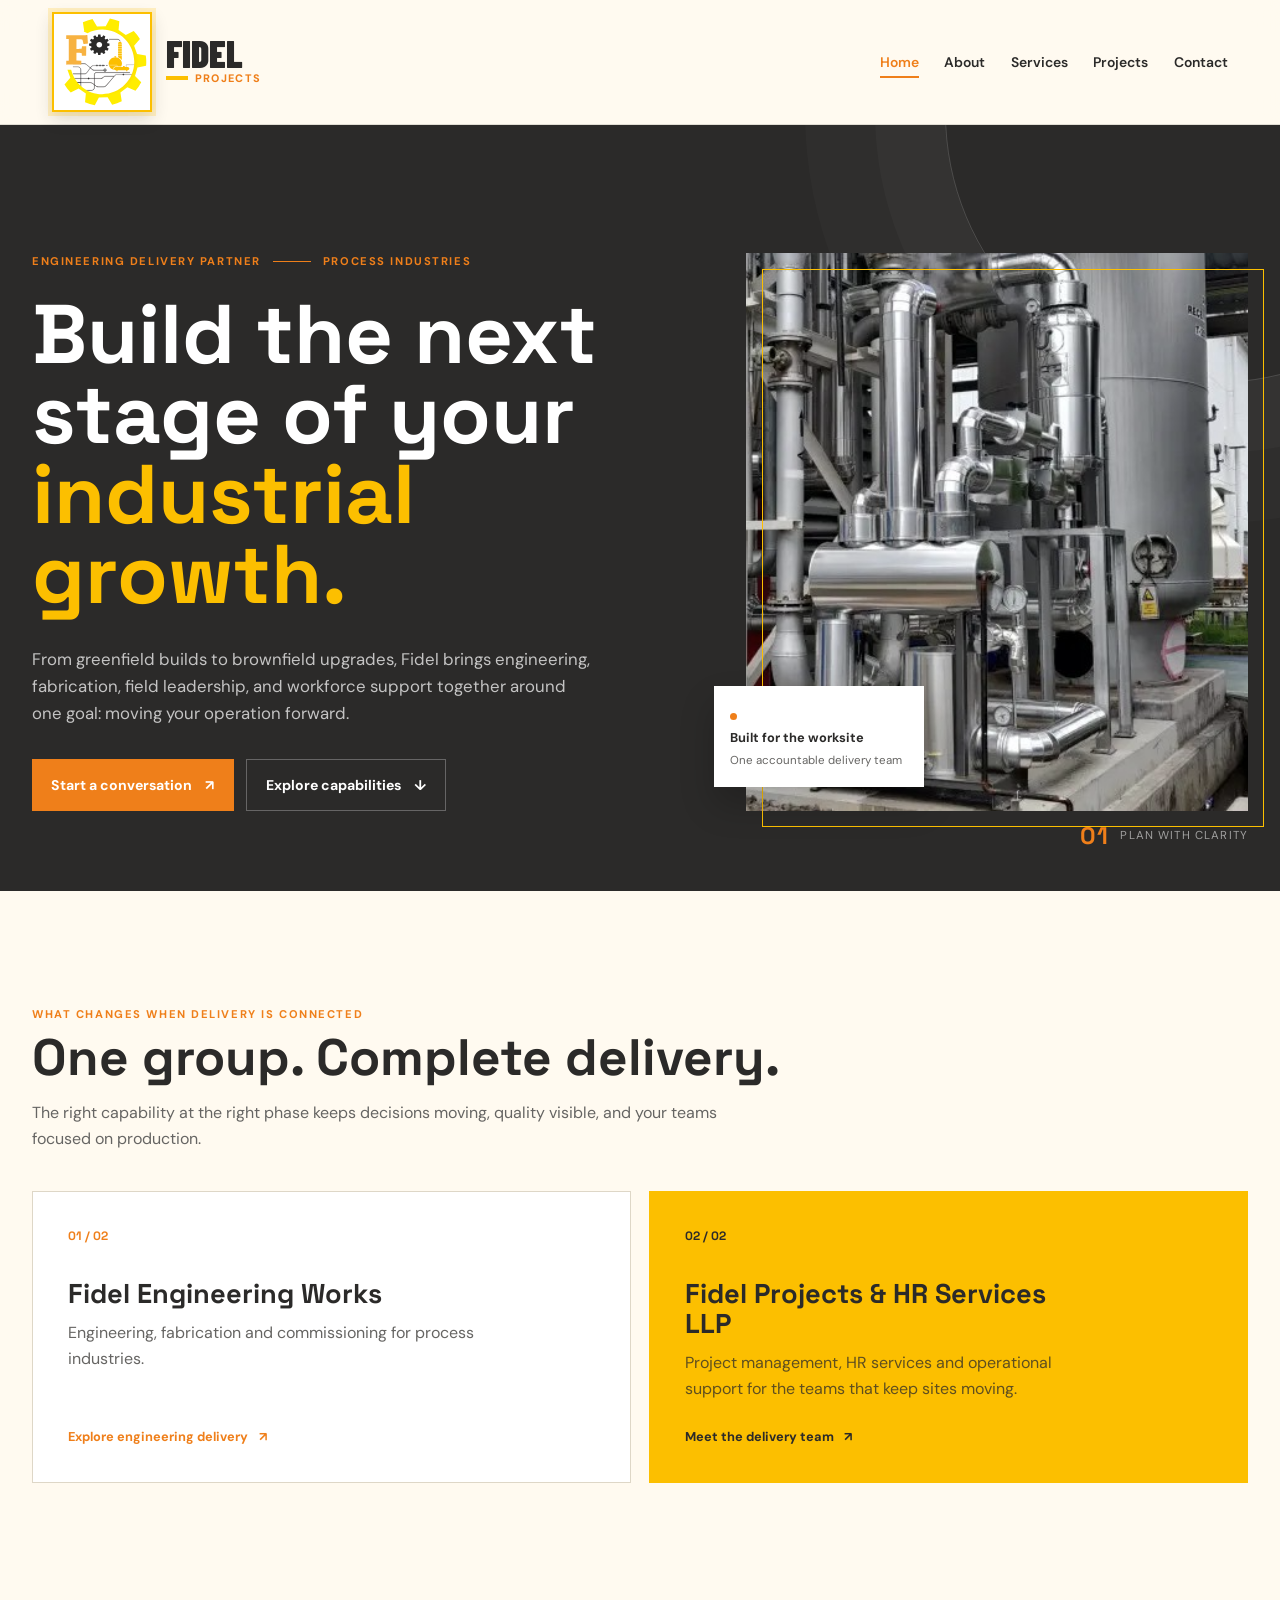
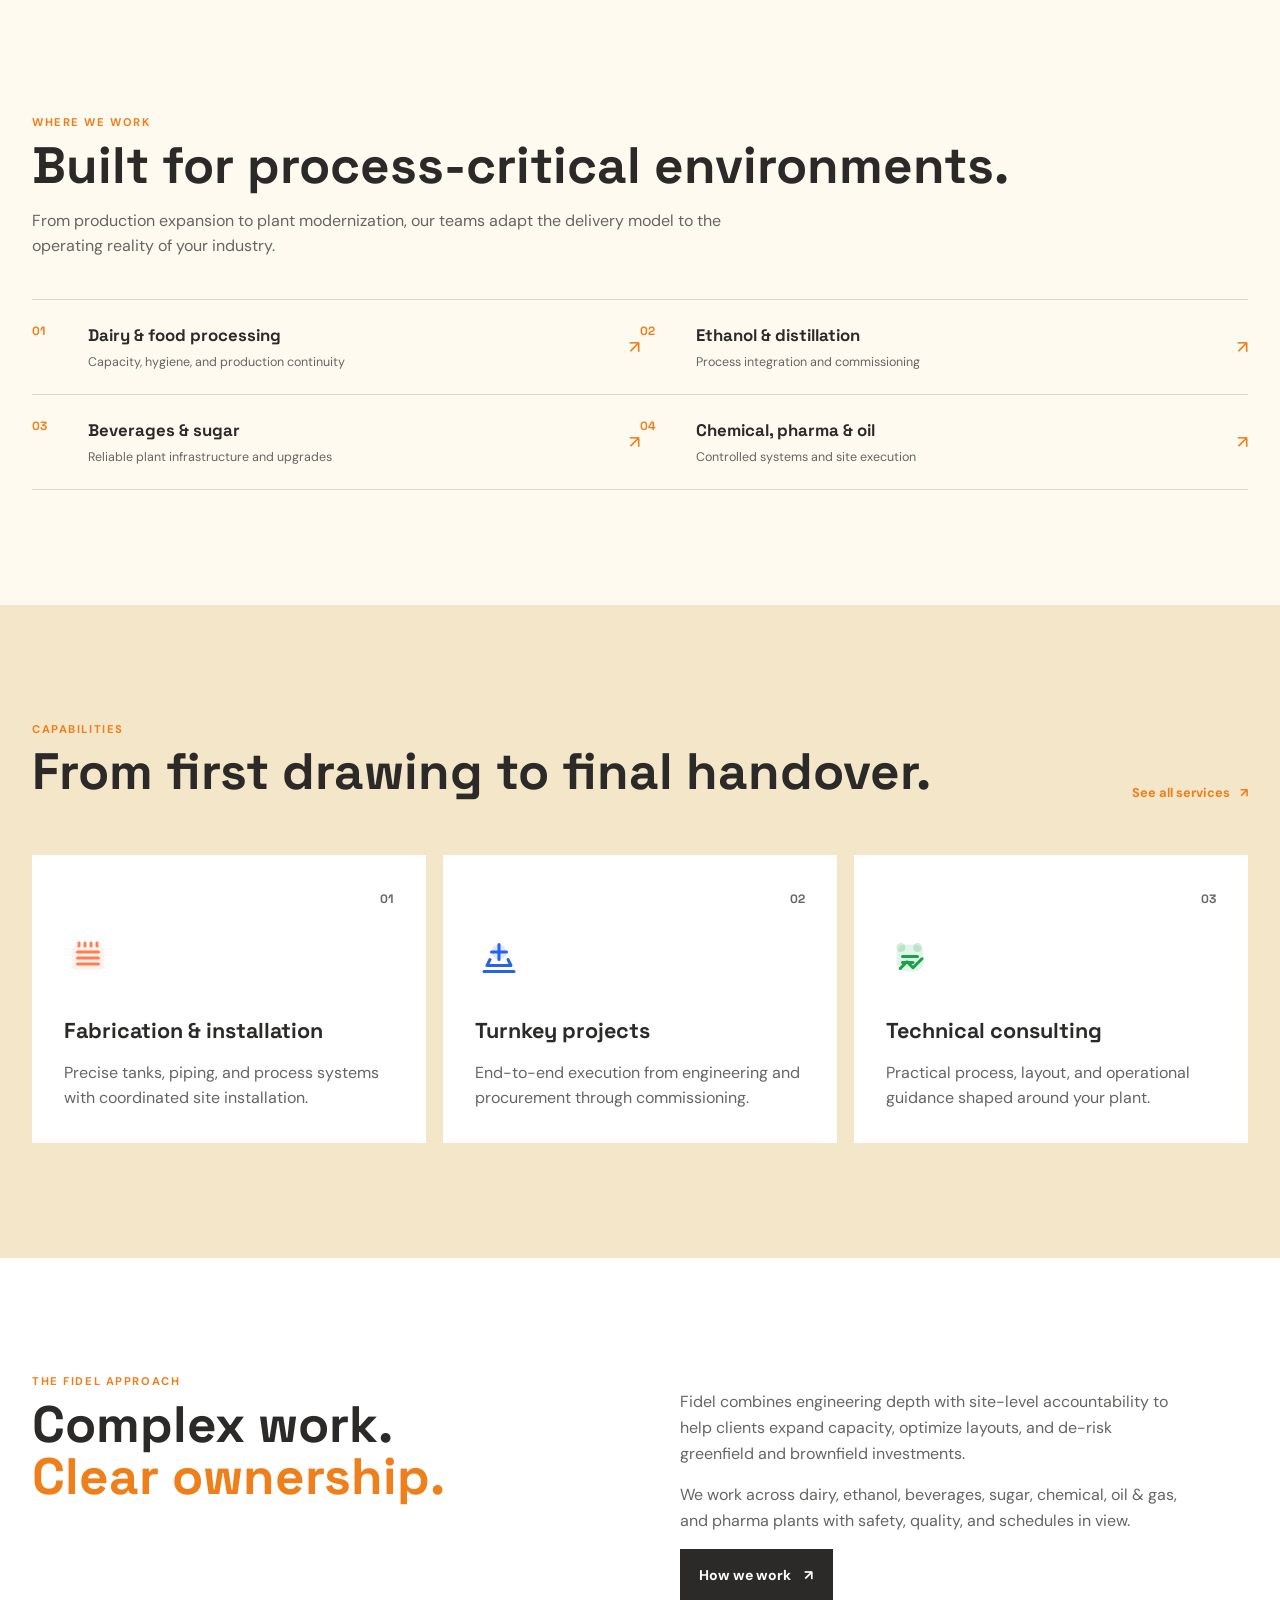
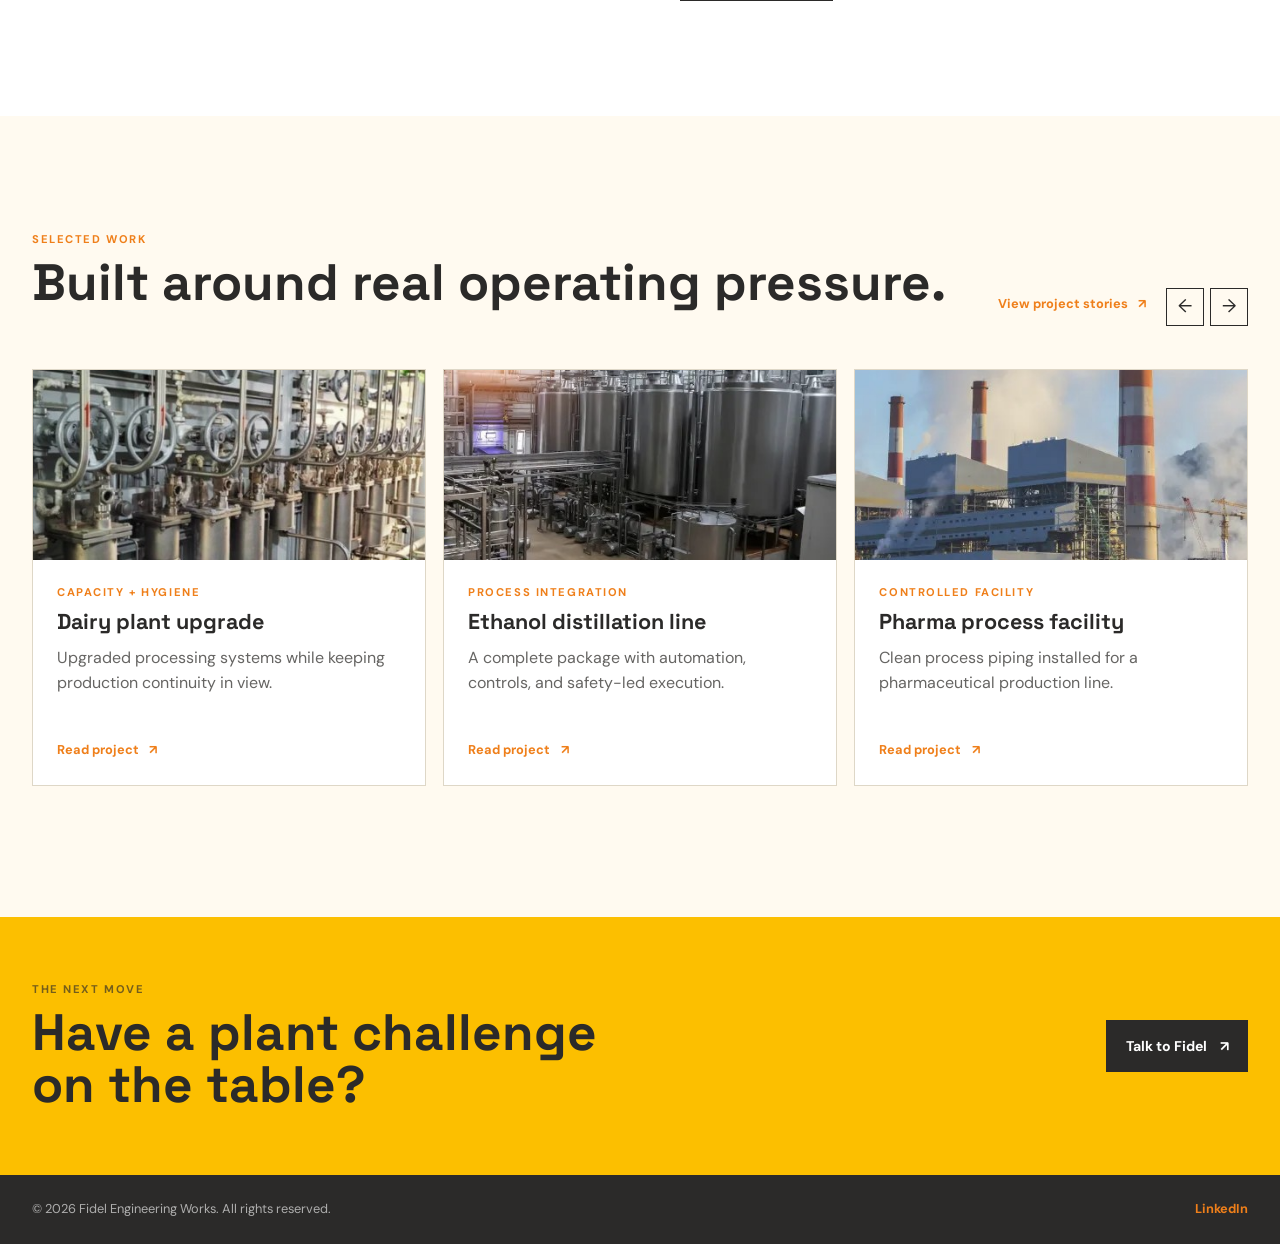
==== commit 0f1c6416: "commit" ====
--- a/index.html
+++ b/index.html
@@ -32,7 +32,7 @@
 <body>
   <header class="site-header">
     <nav class="site-nav" aria-label="Primary navigation">
-      <a class="logo" href="index.html#home"><img src="assets/Logo.svg" alt="Fidel Engineering Works logo" class="logo-image"><span class="logo-name">Fidel Projects</span></a>
+      <a class="logo" href="index.html#home" aria-label="Fidel Projects home"><img src="assets/Logo.svg" alt="" class="logo-image"><span class="logo-name"><span class="logo-primary">Fidel</span><span class="logo-secondary">Projects</span></span></a>
       <button class="menu-toggle" type="button" aria-expanded="false" aria-controls="primary-menu" aria-label="Open navigation menu"><span></span><span></span><span></span></button>
       <ul class="nav-links" id="primary-menu">
         <li><a href="index.html#home">Home</a></li><li><a href="about.html#about">About</a></li><li><a href="services.html#services">Services</a></li><li><a href="projects.html#projects">Projects</a></li><li><a href="contact.html#contact">Contact</a></li>
--- a/style.css
+++ b/style.css
@@ -1,4 +1,4 @@
-@import url('https://fonts.googleapis.com/css2?family=DM+Sans:wght@400;500;600;700&family=Space+Grotesk:wght@500;600;700&display=swap');
+@import url('https://fonts.googleapis.com/css2?family=Barlow+Condensed:wght@700;800;900&family=DM+Sans:wght@400;500;600;700&family=Space+Grotesk:wght@500;600;700&display=swap');
 
 :root { --ink: #2b2a29; --muted: #666563; --paper: #fffaf0; --white: #fff; --signal: #ef7f1a; --signal-gold: #fcbf00; --line: #ded7c7; --header-offset: 112px; }
 * { box-sizing: border-box; }
@@ -11,7 +11,10 @@
 .site-nav { max-width: 1240px; min-height: 112px; margin: auto; padding: .75rem 2rem; display: flex; align-items: center; justify-content: space-between; gap: 2rem; }
 .logo { display: inline-flex; align-items: center; gap: .9rem; font-family: 'Space Grotesk', sans-serif; font-weight: 700; }
 .logo-image { width: 100px; height: 100px; padding: 0; object-fit: fill; object-position: center; transform: none; border: 2px solid var(--signal-gold); border-radius: 0; background: var(--white); box-shadow: 0 0 0 4px rgba(252,191,0,.2), 0 7px 16px rgba(43,42,41,.16); }
-.logo-name { color: var(--ink); font-size: 1.16rem; letter-spacing: .01em; }
+.logo-name { display: flex; flex-direction: column; align-items: flex-start; gap: .12rem; color: var(--ink); font-family: 'Barlow Condensed', 'Arial Narrow', sans-serif; font-weight: 900; line-height: .86; text-transform: uppercase; }
+.logo-primary { font-size: 2.35rem; font-weight: 900; line-height: .82; }
+.logo-secondary { display: inline-flex; align-items: center; gap: .4rem; color: var(--signal); font-family: 'DM Sans', sans-serif; font-size: .68rem; font-weight: 800; letter-spacing: .12em; line-height: 1.35; }
+.logo-secondary::before { content: ''; display: inline-block; width: 22px; height: 4px; background: var(--signal-gold); }
 .nav-links { display: flex; align-items: center; gap: 1.6rem; list-style: none; margin: 0; padding: 0; font-size: .87rem; font-weight: 600; }
 .nav-links a { padding: .35rem 0; border-bottom: 2px solid transparent; transition: color .2s, border-color .2s; }
 .nav-links a:hover, .nav-links a:focus, .nav-links a.active { color: var(--signal); border-color: var(--signal); }
